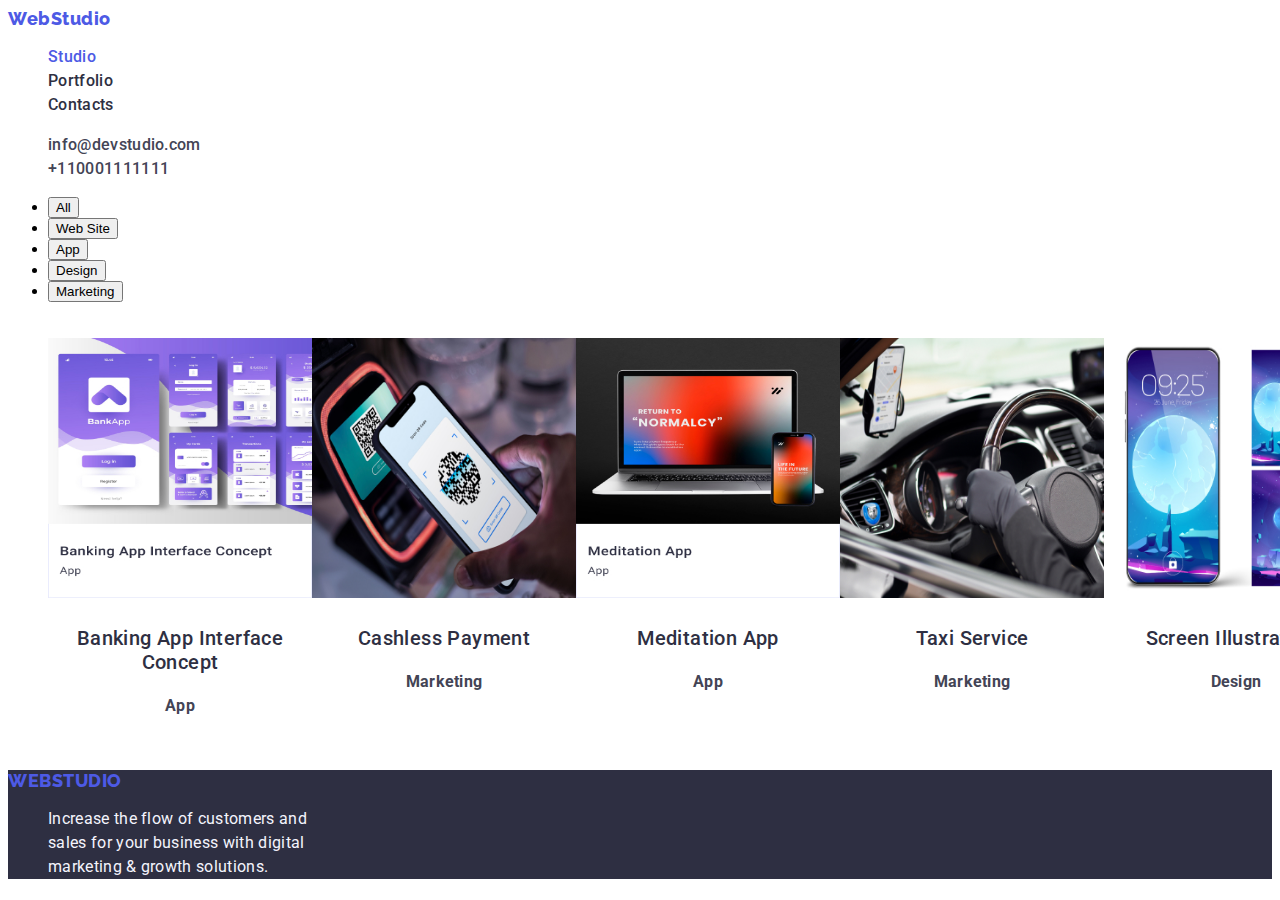
==== portfolio.html @ 99d83771 "portfolio" ====
<!DOCTYPE html>
<html lang="en">
  <head>
    <meta charset="UTF-8" />
    <meta http-equiv="X-UA-Compatible" content="IE=edge" />
    <meta name="viewport" content="width=device-width, initial-scale=1.0" />
    <title>Document</title>
    <link rel="stylesheet" href="./css/styles.css" />
    <link
      href="https://fonts.googleapis.com/css2?family=Raleway:wght@700&family=Roboto:wght@400;500;700;900&display=swap"
      rel="stylesheet"
    />
  </head>

  <body>
  <!-- Header Section -->
    <header class="page-header">
      <nav>
        <!-- Company Logo -->
        <a href="./index.html" class="logo"> WebStudio</a>
        <!-- Navigation Menu -->
        <ul class="nav-menu list">
          <li>
            <a href="./index.html" class="page-current" rel="nopener norefer"
              >Studio</a
            >
          </li>
          <li>
            <a
              href="./portfolio.html"
              class="page"
              target="_blank"
              rel="nopener norefer"
              >Portfolio</a
            >
          </li>
          <li><a href="/Contacts" class="page">Contacts</a></li>
        </ul>
      </nav>
      <ul class="contacts-menu list">
        <li>
          <a href="mailto:info@devstudio.com" class="item"
            >info@devstudio.com</a
          >
        </li>
        <li><a href="tel:+110001111111" class="item">+110001111111</a></li>
      </ul>
    </header>
  </body>
    
    <ul>
        <li>
          <button type="button" class="menu">All</button>
        </li>
        <li>
          <button type="button" class="menu">Web Site</button>
        </li>
        <li>
          <button type="button" class="menu">App</button>
        </li>
        <li>
          <button type="button" class="menu">Design</button>
        </li>
        <li>
          <button type="button" class="menu">Marketing</button>
        </li>
      </ul>
          <ul class="team list">
            <li>
              <img
                src="./images/portfolio/banking-app.jpg"
                alt="banking-app"
                width="264"
                height="260"
              />
              <h3 class="name">Banking App Interface Concept</h3>
              <p class="position">App</p>
            </li>

            <li>
              <img
                src="./images/portfolio/cashless-payment.jpg"
                alt="cashless-payment"
                width="264"
                height="260"
              />
              <h3 class="name">Cashless Payment</h3>
              <p class="position">Marketing</p>
            </li>

            <li>
              <img
                src="./images/portfolio/meditation.jpg"
                alt="meditation"
                width="264"
                height="260"
              />
              <h3 class="name">Meditation App</h3>
              <p class="position">App</p>
            </li>

            <li>
              <img
                src="./images/portfolio/taxi-service.jpg"
                alt="taxi-service"
                width="264"
                height="260"
              />
              <h3 class="name">Taxi Service</h3>
              <p class="position">Marketing</p>
            </li>
          
             <li>
              <img
                src="./images/portfolio/illustrations.jpg"
                alt="screen-illustrations"
                width="264"
                height="260"
              />
              <h3 class="name">Screen Illustrations</h3>
              <p class="position">Design</p>
            </li>

             <li>
              <img
                src="./images/portfolio/online-courses.jpg"
                alt="online-courses"
                width="264"
                height="260"
              />
              <h3 class="name">Online Courses</h3>
              <p class="position">Marketing</p>
            </li>

             <li>
              <img
                src="./images/portfolio/instagram-stories.jpg"
                alt="instagram-stories"
                width="264"
                height="260"
              />
              <h3 class="name">Instagram Stories</h3>
              <p class="position">Design</p>
            </li>

             <li>
              <img
                src="./images/portfolio/organic-food.jpg"
                alt="organic-food"
                width="264"
                height="260"
              />
              <h3 class="name">Organic Food</h3>
              <p class="position">Web Site</p>
            </li>

             <li>
              <img
                src="./images/portfolio/fresh-coffee.jpg"
                alt="fresh-coffee"
                width="264"
                height="260"
              />
              <h3 class="name">Fresh Coffee</h3>
              <p class="position">Website</p>
            </li>
          
          </ul>
        </div>
      </section>


    <footer class="page-footer bg-footer">
      <div>
        <a href="./index.html" class="logo"> WEBSTUDIO</a>
        <p class="p">
          Increase the flow of customers and <br />
          sales for your business with digital<br />
          marketing & growth solutions.
        </p>
      </div>
    </footer>
  </body>
</html>
---- css/styles.css ----
/* Header 1 Navigation */
.logo {
  /* Layout*/
  display: flex;
  width: 44px;
  flex-direction: column;
  justify-content: center;

  font-size: 18px;
  font-family: "Raleway";
  font-weight: 800;
  line-height: 21px;
  letter-spacing: 0.54px;
  text-decoration: none;
  color: #4d5ae5;
}

ul.nav-menu,
ul.contacts-menu {
  list-style: none;
}
.page-current {
  color: #4d5ae5;
  text-decoration: none;
  list-style-type: none;
  font-size: 16px;
  font-family: "Roboto";
  font-weight: 500;
  line-height: 24px;
  letter-spacing: 0.32px;
}
.page {
  color: #2e2f42;
  text-decoration: none;
  font-size: 16px;
  font-family: "Roboto";
  font-weight: 500;
  line-height: 24px;
  letter-spacing: 0.32px;
}
.item {
  color: #434455;
  text-decoration: none;

  text-decoration: none;
  font-size: 16px;
  font-family: Roboto;
  font-weight: 500;
  line-height: 24px;
  letter-spacing: 0.32px;
}

.hero {
  height: 600px;
  width: 1440px;
  left: 0px;
  top: 72px;
  display: flex;
  align-items: center;
  text-align: center;
  justify-content: center;
  background: #2e2f42;
}

.hero-title {
  display: flex;
  width: 496px;

  color: #fff;
  text-align: center;
  /* Header 1 */
  font-size: 56px;
  font-family: "Roboto";
  font-weight: 700;
  line-height: 60px;
  letter-spacing: 1.12px;
}

.button {
  font-size: 16px;
  font-family: "Roboto";
  font-weight: 500;
  line-height: 24px;
  letter-spacing: 0.64px;
  color: #ffff;

  padding: 16px 32px;

  border-radius: 4px;
  background: #4d5ae5;
  box-shadow: 0px 4px 4px 0px rgba(0, 0, 0, 0.15);
}
/* Header 1 */

.benefits {
  list-style-type: none;
  display: flex;
}
.title {
  display: flex;
  width: 264px;
  height: 24px;

  /* Header 3 */

  font-family: "Roboto";
  font-style: normal;
  font-weight: 500;
  font-size: 20px;
  line-height: 24px;
  /* identical to box height, or 120% */
  letter-spacing: 0.02em;
}

.description {
  display: flex;
  width: 264px;
  flex-direction: column;
  font-size: 16px;
  font-family: Roboto;
  line-height: 24px;
  letter-spacing: 0.32px;
  color: #434455;
}

.section-title {
  list-style: none;
  display: flex;

  align-items: center;
  text-align: center;
  /* Header 2 */
  font-size: 36px;
  font-family: "Roboto";
  font-weight: 700;
  line-height: 40px;
  letter-spacing: 0.72px;
}

.what-we-do {
  list-style-type: none;
  display: flex;
  background-color: #fff;
}
.section {
  width: 1440px;
  height: 732px;
  flex-shrink: 0;
  background-color: #f4f4fd;
}
.team {
  color: var(--navyblue, #2e2f42);
  text-align: center;
  /* Header 2 */
  font-size: 36px;
  font-family: Roboto;
  font-weight: 700;
  line-height: 40px;
  letter-spacing: 0.72px;
}

ul.team {
  display: flex;
  list-style: none;
  text-align: center;
  list-style-type: none;
  display: flex;
}

.name {
  color: #2e2f42;
  text-align: center;

  font-size: 20px;
  font-family: "Roboto";
  font-weight: 500;
  line-height: 24px;
  letter-spacing: 0.4px;
}

.position {
  color: var(--slate, #434455);
  text-align: center;
  font-size: 16px;
  font-family: "Roboto";
  line-height: 24px;
  letter-spacing: 0.32px;
}

.bg-footer {
  background-color: #2e2f42;
}

.p {
  display: flex;
  width: 264px;
  margin-left: 40px;
  font-size: 16px;
  font-family: "Roboto";
  line-height: 24px;
  letter-spacing: 0.32px;
  color: #f4f4fd;
}

.menu {
  display: flex;
  list-style-type: none;
}
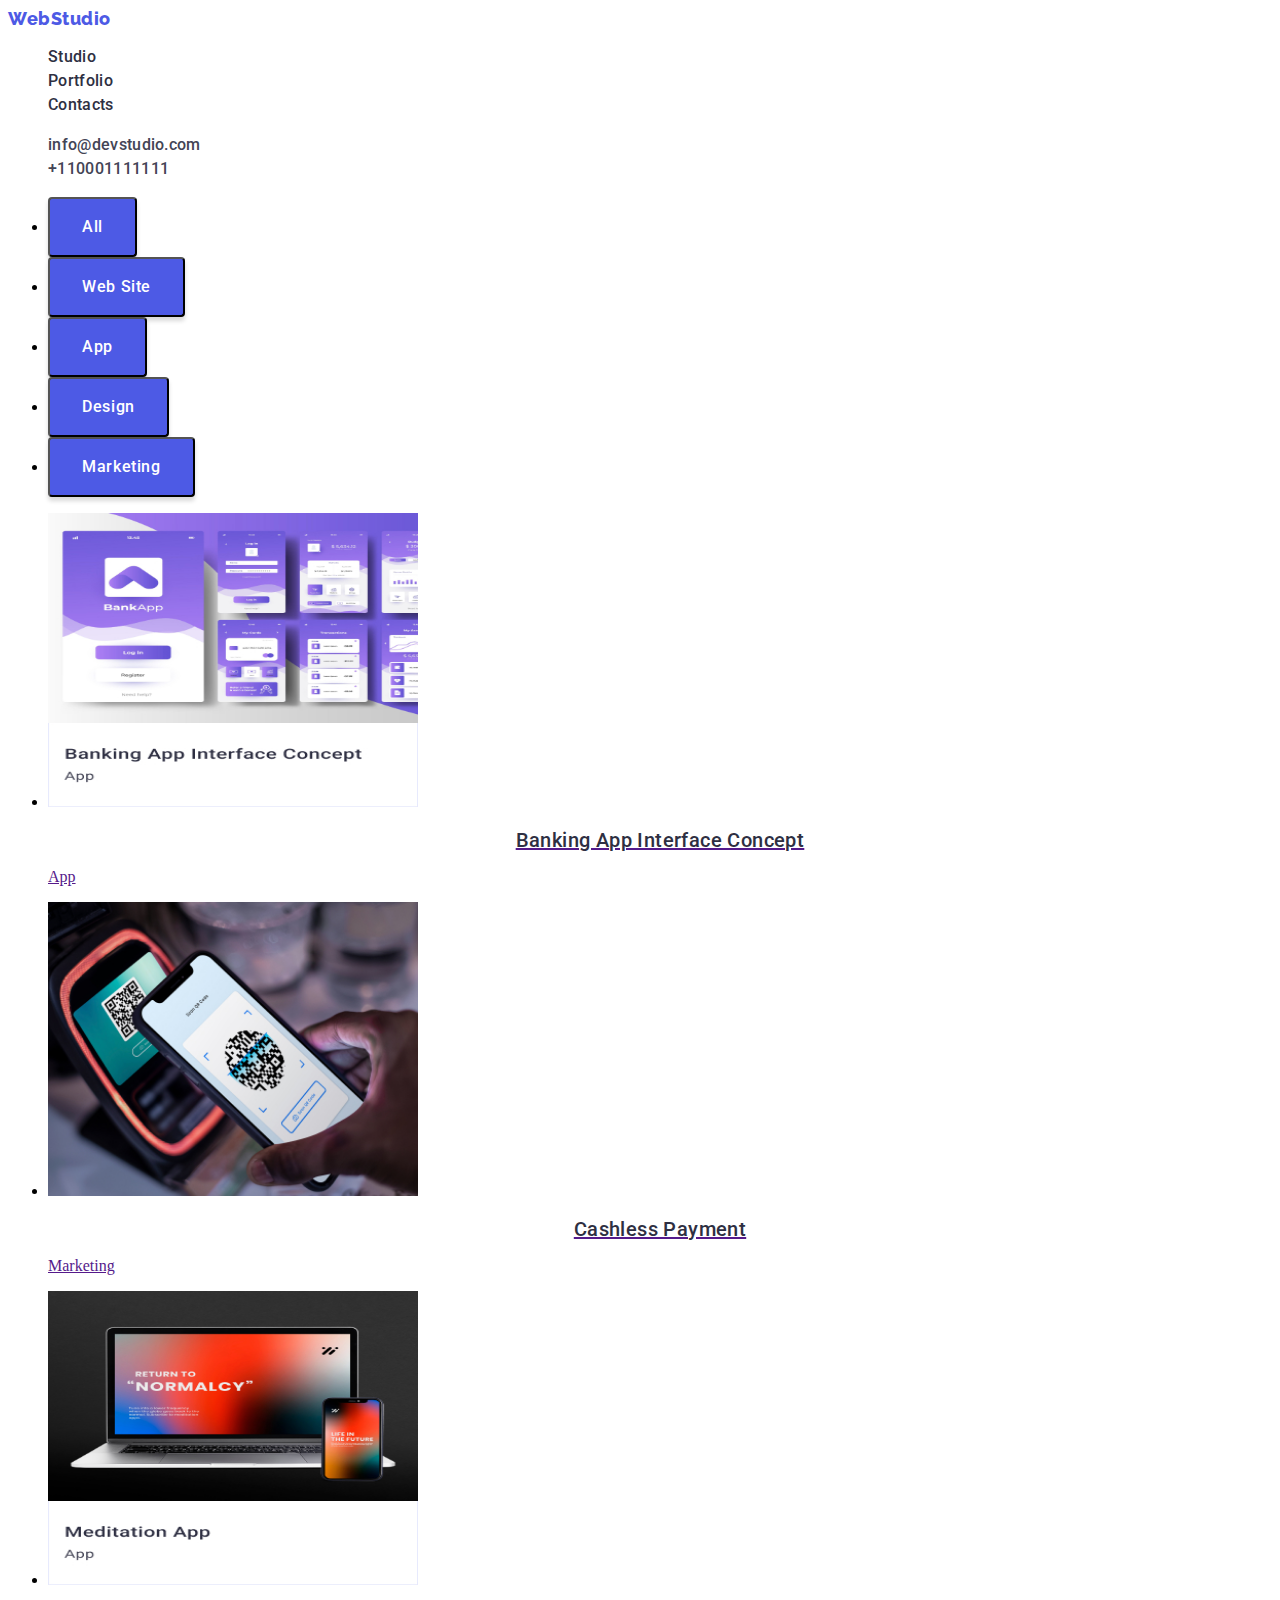
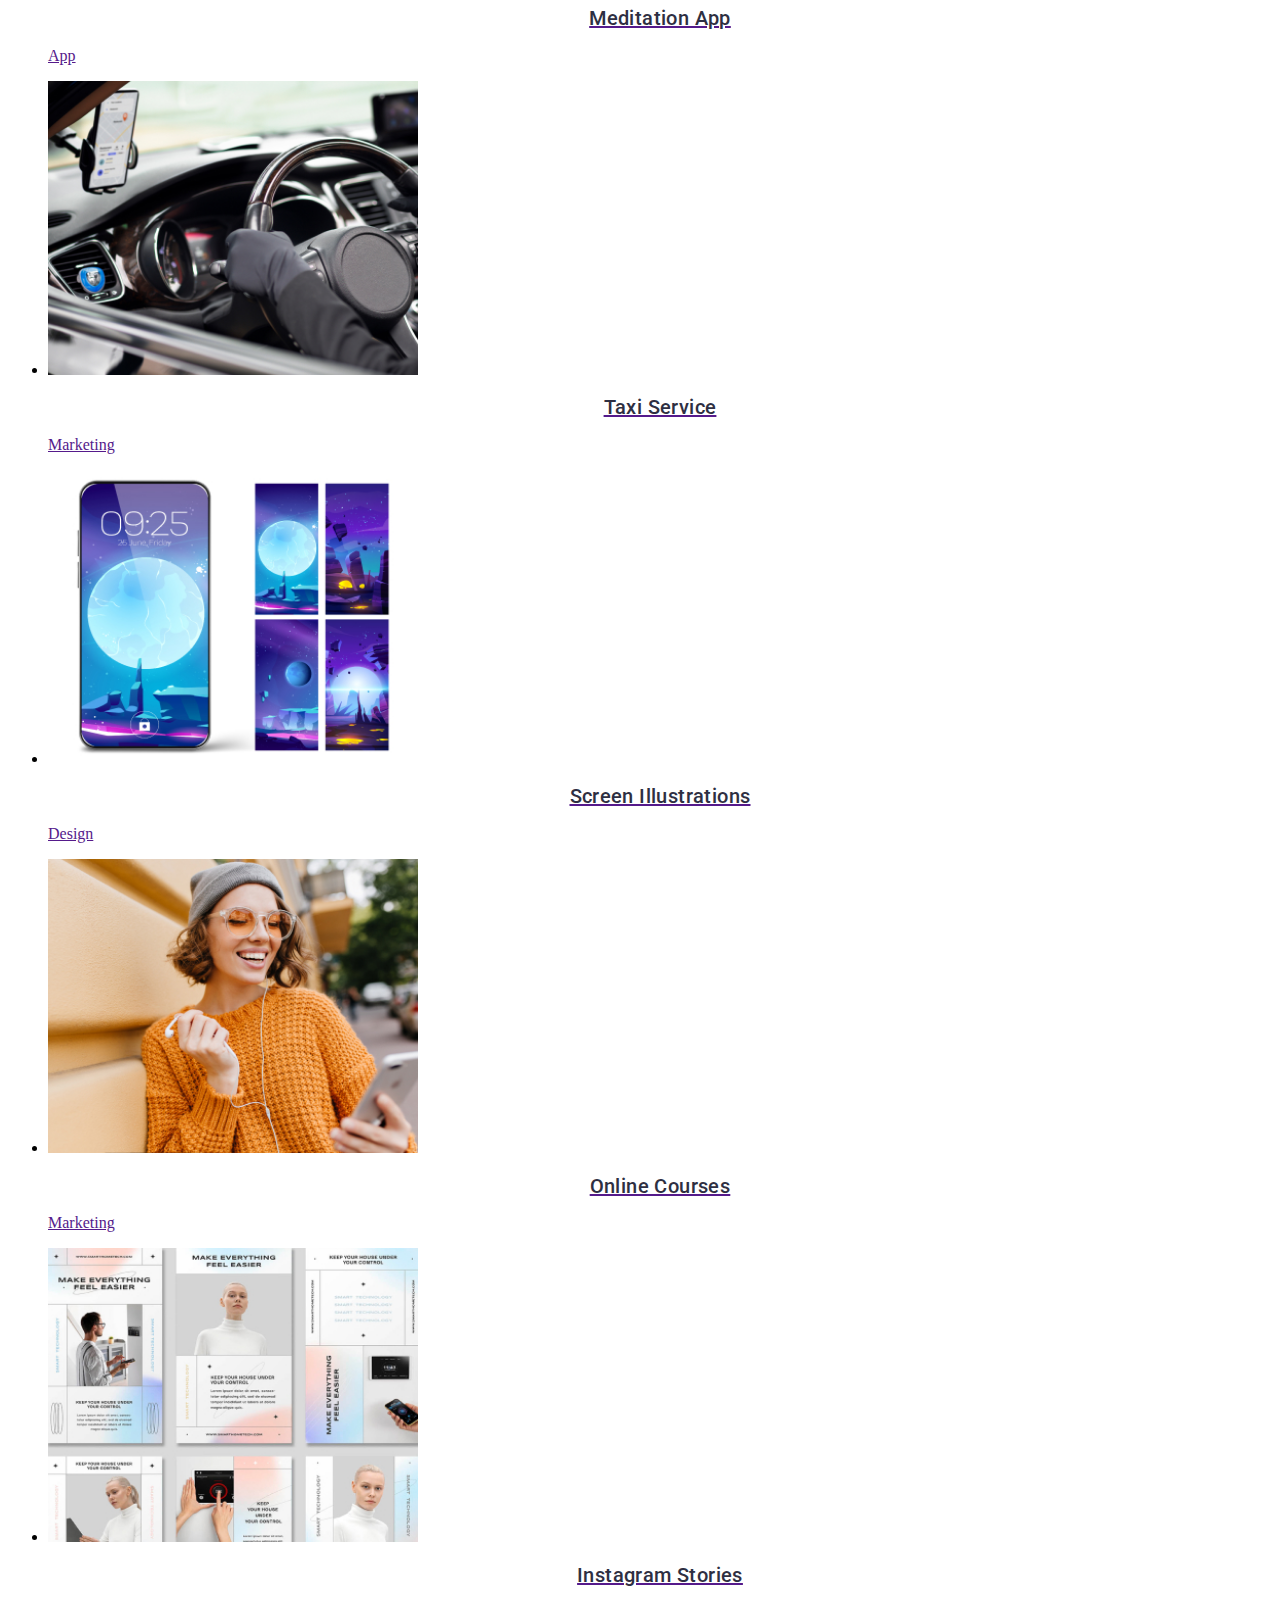
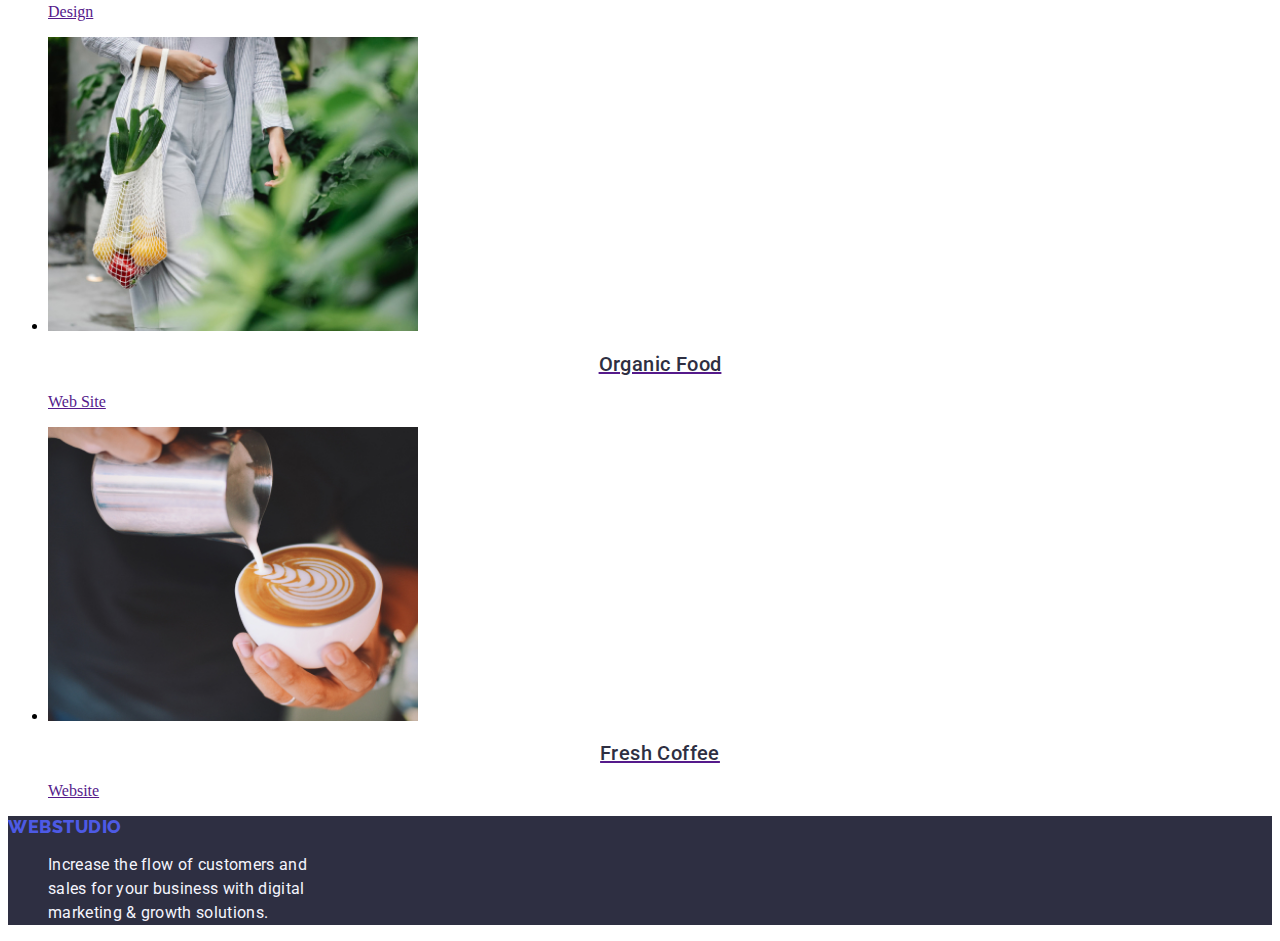
==== commit d8b04d1c: "revised index, html" ====
--- a/portfolio.html
+++ b/portfolio.html
@@ -13,7 +13,7 @@
   </head>
 
   <body>
-  <!-- Header Section -->
+    <!-- Header Section -->
     <header class="page-header">
       <nav>
         <!-- Company Logo -->
@@ -21,7 +21,7 @@
         <!-- Navigation Menu -->
         <ul class="nav-menu list">
           <li>
-            <a href="./index.html" class="page-current" rel="nopener norefer"
+            <a href="./index.html" class="page current" rel="nopener norefer"
               >Studio</a
             >
           </li>
@@ -46,130 +46,148 @@
         <li><a href="tel:+110001111111" class="item">+110001111111</a></li>
       </ul>
     </header>
-  </body>
-    
-    <ul>
-        <li>
-          <button type="button" class="menu">All</button>
-        </li>
-        <li>
-          <button type="button" class="menu">Web Site</button>
-        </li>
-        <li>
-          <button type="button" class="menu">App</button>
-        </li>
-        <li>
-          <button type="button" class="menu">Design</button>
-        </li>
-        <li>
-          <button type="button" class="menu">Marketing</button>
-        </li>
-      </ul>
-          <ul class="team list">
-            <li>
-              <img
-                src="./images/portfolio/banking-app.jpg"
-                alt="banking-app"
-                width="264"
-                height="260"
-              />
-              <h3 class="name">Banking App Interface Concept</h3>
-              <p class="position">App</p>
-            </li>
-
-            <li>
-              <img
-                src="./images/portfolio/cashless-payment.jpg"
-                alt="cashless-payment"
-                width="264"
-                height="260"
-              />
-              <h3 class="name">Cashless Payment</h3>
-              <p class="position">Marketing</p>
-            </li>
-
-            <li>
-              <img
-                src="./images/portfolio/meditation.jpg"
-                alt="meditation"
-                width="264"
-                height="260"
-              />
-              <h3 class="name">Meditation App</h3>
-              <p class="position">App</p>
-            </li>
-
-            <li>
-              <img
-                src="./images/portfolio/taxi-service.jpg"
-                alt="taxi-service"
-                width="264"
-                height="260"
-              />
-              <h3 class="name">Taxi Service</h3>
-              <p class="position">Marketing</p>
-            </li>
-          
-             <li>
-              <img
-                src="./images/portfolio/illustrations.jpg"
-                alt="screen-illustrations"
-                width="264"
-                height="260"
-              />
-              <h3 class="name">Screen Illustrations</h3>
-              <p class="position">Design</p>
-            </li>
-
-             <li>
-              <img
-                src="./images/portfolio/online-courses.jpg"
-                alt="online-courses"
-                width="264"
-                height="260"
-              />
-              <h3 class="name">Online Courses</h3>
-              <p class="position">Marketing</p>
-            </li>
-
-             <li>
-              <img
-                src="./images/portfolio/instagram-stories.jpg"
-                alt="instagram-stories"
-                width="264"
-                height="260"
-              />
-              <h3 class="name">Instagram Stories</h3>
-              <p class="position">Design</p>
-            </li>
-
-             <li>
-              <img
-                src="./images/portfolio/organic-food.jpg"
-                alt="organic-food"
-                width="264"
-                height="260"
-              />
-              <h3 class="name">Organic Food</h3>
-              <p class="position">Web Site</p>
-            </li>
-
-             <li>
-              <img
-                src="./images/portfolio/fresh-coffee.jpg"
-                alt="fresh-coffee"
-                width="264"
-                height="260"
-              />
-              <h3 class="name">Fresh Coffee</h3>
-              <p class="position">Website</p>
-            </li>
-          
+
+    <main>
+      <section>
+        <div class="container">
+          <ul>
+            <li>
+              <button type="button" class="button filter current">All</button>
+            </li>
+            <li>
+              <button type="button" class="button filter">Web Site</button>
+            </li>
+            <li>
+              <button type="button" class="button filter">App</button>
+            </li>
+            <li>
+              <button type="button" class="button filter">Design</button>
+            </li>
+            <li>
+              <button type="button" class="button filter">Marketing</button>
+            </li>
+          </ul>
+          <ul class="projects list">
+            <li>
+              <a href="" class="project">
+                <img
+                  src="./images/portfolio/banking-app.jpg"
+                  alt="banking-app"
+                  width="370"
+                  height="294"
+                />
+                <h2 class="name">Banking App Interface Concept</h2>
+                <p class="type">App</p>
+              </a>
+            </li>
+
+            <li>
+              <a href="" class="project">
+                <img
+                  src="./images/portfolio/cashless-payment.jpg"
+                  alt="cashless-payment"
+                  width="370"
+                  height="294"
+                />
+                <h2 class="name">Cashless Payment</h2>
+                <p class="type">Marketing</p>
+              </a>
+            </li>
+
+            <li>
+              <a href="" class="project">
+                <img
+                  src="./images/portfolio/meditation.jpg"
+                  alt="meditation"
+                  width="370"
+                  height="294"
+                />
+                <h2 class="name">Meditation App</h2>
+                <p class="type">App</p>
+              </a>
+            </li>
+
+            <li>
+              <a href="" class="project">
+                <img
+                  src="./images/portfolio/taxi-service.jpg"
+                  alt="taxi-service"
+                  width="370"
+                  height="294"
+                />
+                <h2 class="name">Taxi Service</h2>
+                <p class="type">Marketing</p>
+              </a>
+            </li>
+
+            <li>
+              <a href="" class="project">
+                <img
+                  src="./images/portfolio/illustrations.jpg"
+                  alt="screen-illustrations"
+                  width="370"
+                  height="294"
+                />
+                <h2 class="name">Screen Illustrations</h2>
+                <p class="type">Design</p>
+              </a>
+            </li>
+
+            <li>
+              <a href="" class="project">
+                <img
+                  src="./images/portfolio/online-courses.jpg"
+                  alt="online-courses"
+                  width="370"
+                  height="294"
+                />
+                <h2 class="name">Online Courses</h2>
+                <p class="type">Marketing</p>
+              </a>
+            </li>
+
+            <li>
+              <a href="" class="project">
+                <img
+                  src="./images/portfolio/instagram-stories.jpg"
+                  alt="instagram-stories"
+                  width="370"
+                  height="294"
+                />
+                <h2 class="name">Instagram Stories</h2>
+                <p class="type">Design</p>
+              </a>
+            </li>
+
+            <li>
+              <a href="" class="project">
+                <img
+                  src="./images/portfolio/organic-food.jpg"
+                  alt="organic-food"
+                  width="370"
+                  height="294"
+                />
+                <h2 class="name">Organic Food</h2>
+                <p class="type">Web Site</p>
+              </a>
+            </li>
+
+            <li>
+              <a href="" class="project">
+                <img
+                  src="./images/portfolio/fresh-coffee.jpg"
+                  alt="fresh-coffee"
+                  width="370"
+                  height="294"
+                />
+                <h2 class="name">Fresh Coffee</h2>
+                <p class="type">Website</p>
+              </a>
+            </li>
           </ul>
         </div>
       </section>
-
-
+    </main>
     <footer class="page-footer bg-footer">
       <div>
         <a href="./index.html" class="logo"> WEBSTUDIO</a>
@@ -181,4 +199,4 @@
       </div>
     </footer>
   </body>
-</html>+</html>
--- a/css/styles.css
+++ b/css/styles.css
@@ -201,8 +201,3 @@
   letter-spacing: 0.32px;
   color: #f4f4fd;
 }
-
-.menu {
-  display: flex;
-  list-style-type: none;
-}
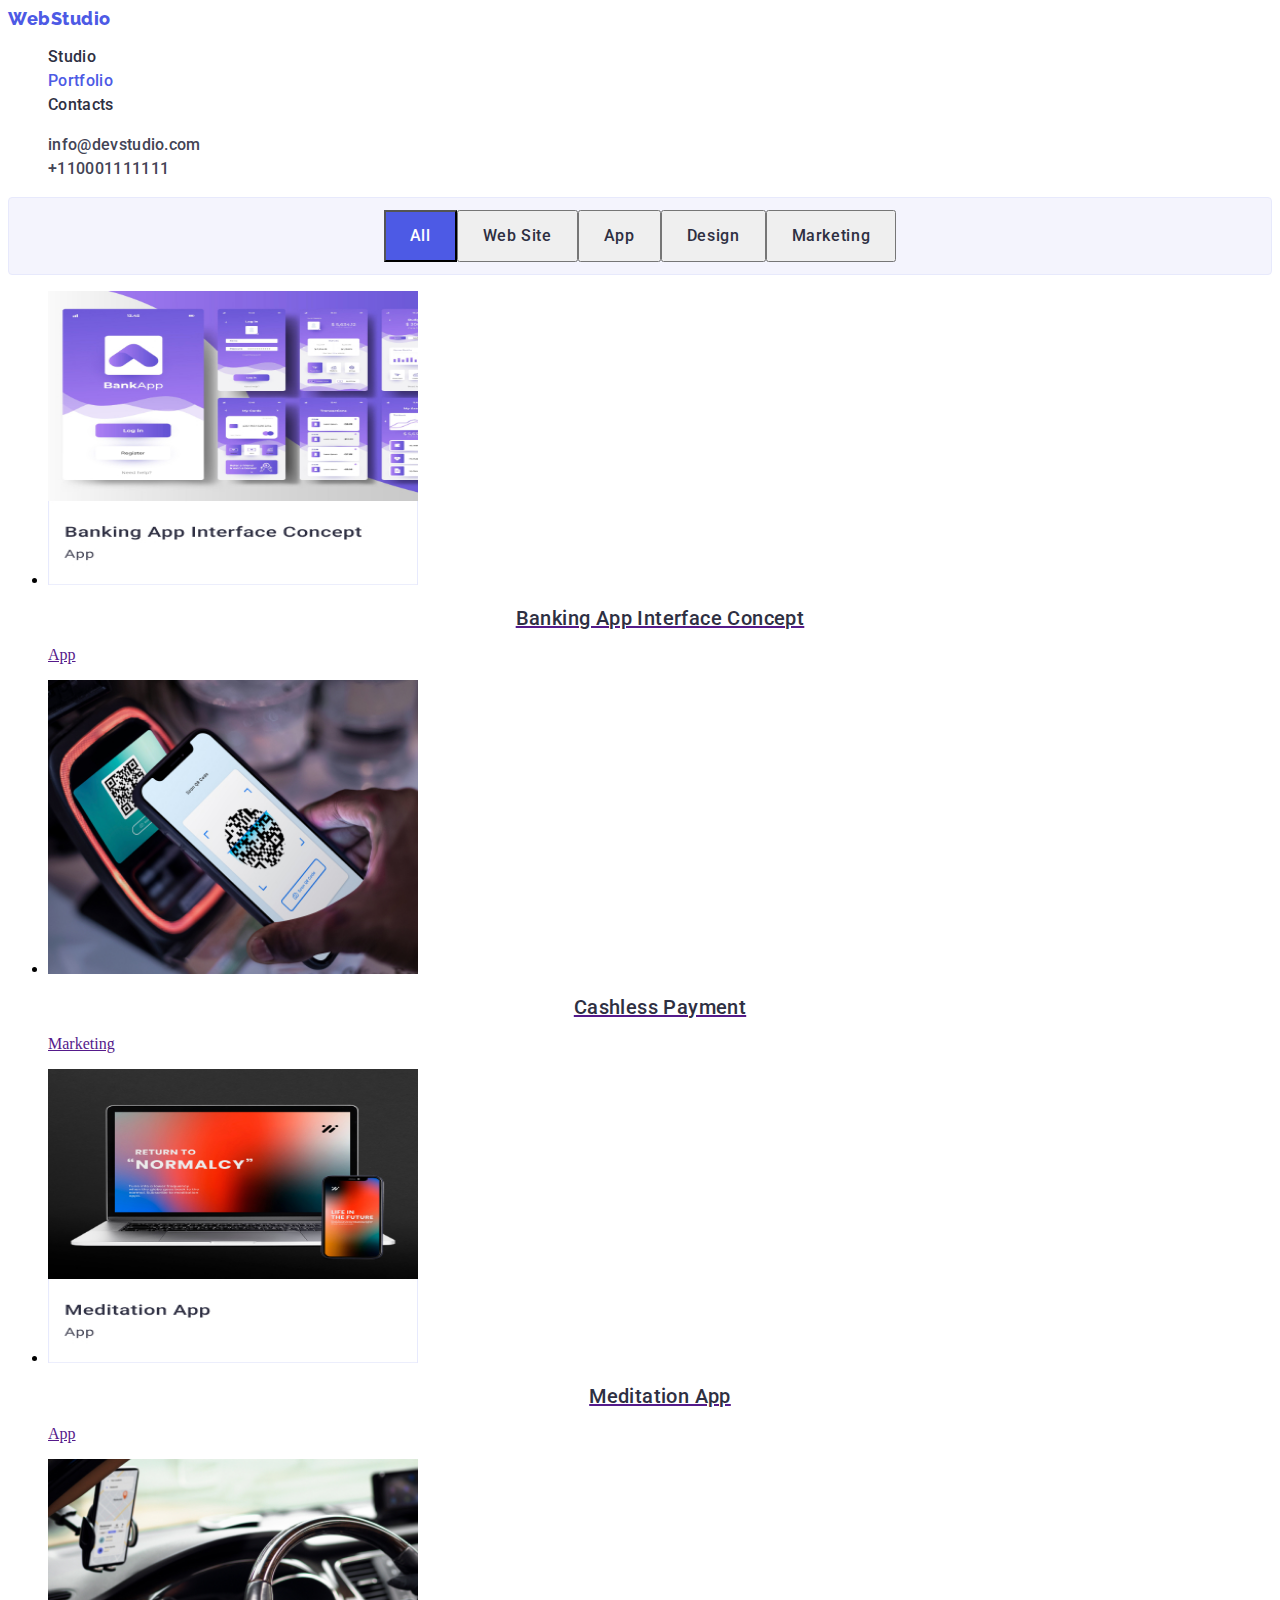
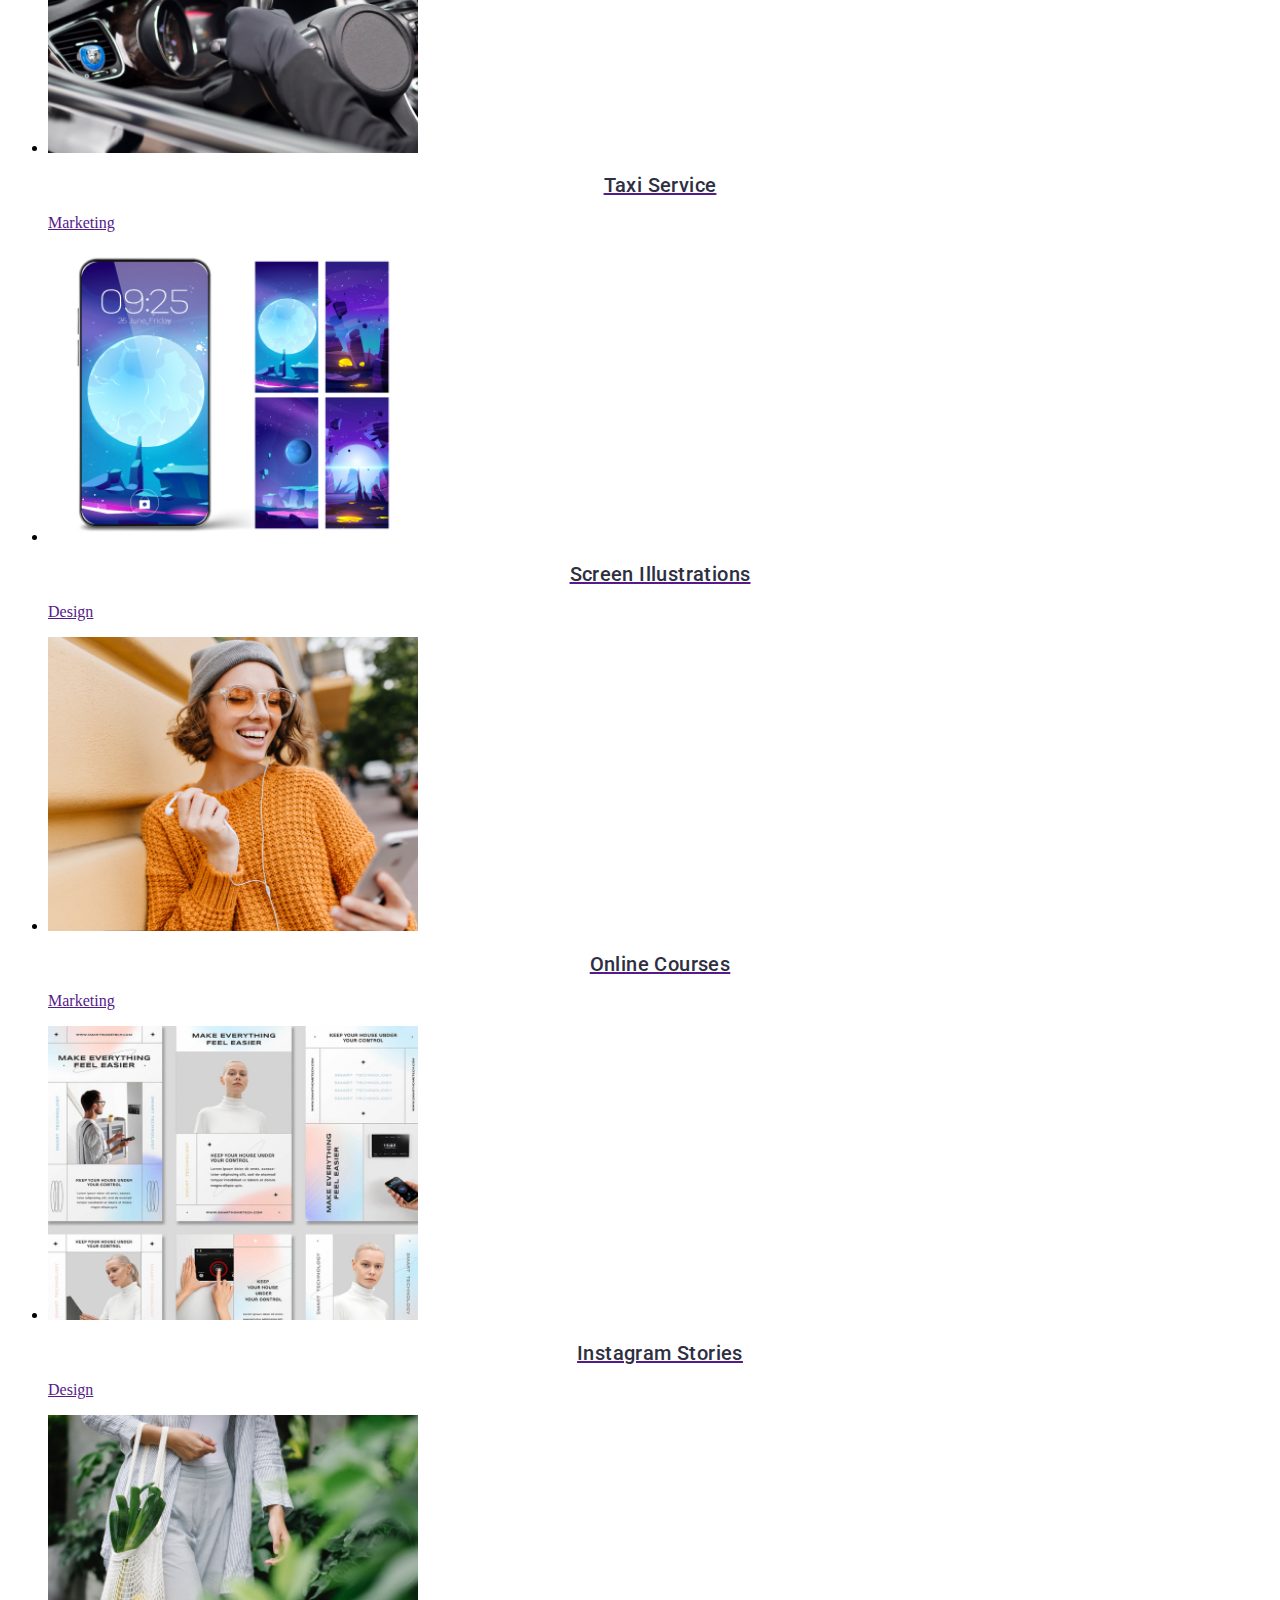
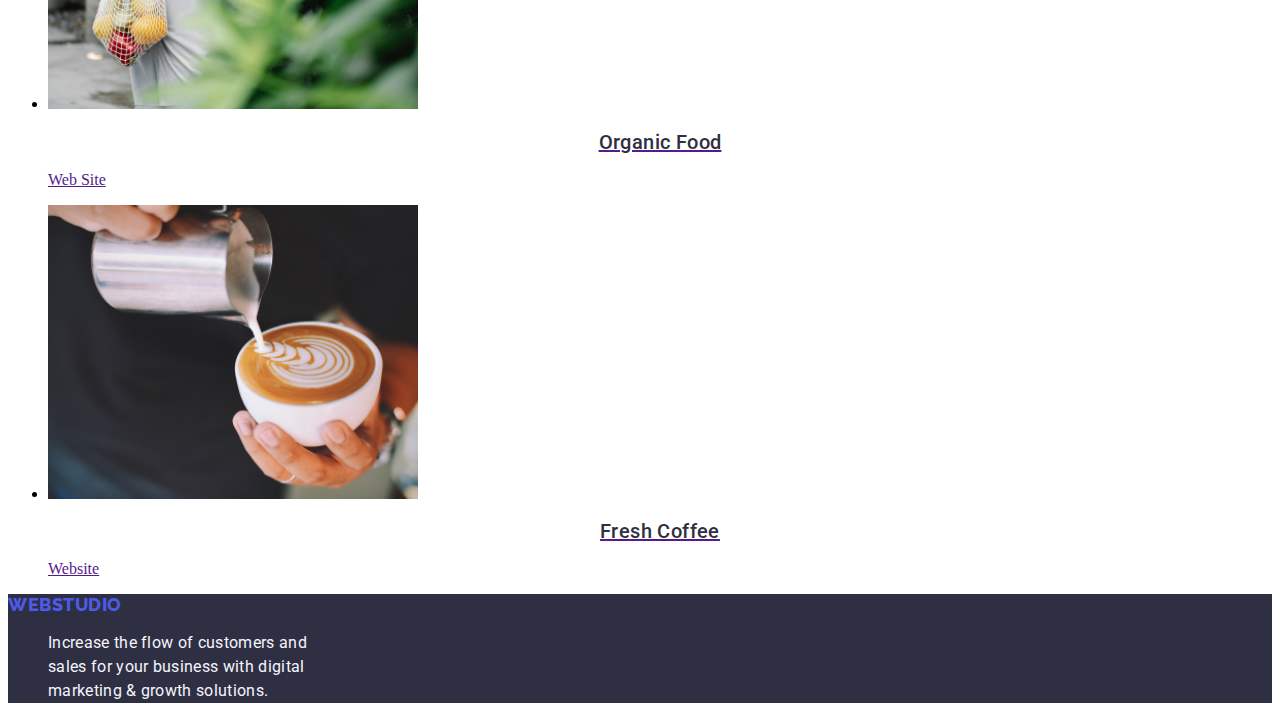
==== commit acdff61d: "s" ====
--- a/portfolio.html
+++ b/portfolio.html
@@ -21,15 +21,12 @@
         <!-- Navigation Menu -->
         <ul class="nav-menu list">
           <li>
-            <a href="./index.html" class="page current" rel="nopener norefer"
-              >Studio</a
-            >
+            <a href="./index.html" class="page" rel="nopener norefer">Studio</a>
           </li>
           <li>
             <a
               href="./portfolio.html"
-              class="page"
-              target="_blank"
+              class="page current"
               rel="nopener norefer"
               >Portfolio</a
             >
@@ -50,7 +47,7 @@
     <main>
       <section>
         <div class="container">
-          <ul>
+          <ul class="nav-buttons">
             <li>
               <button type="button" class="button filter current">All</button>
             </li>
--- a/css/styles.css
+++ b/css/styles.css
@@ -15,11 +15,11 @@
   color: #4d5ae5;
 }
 
-ul.nav-menu,
+ul.nav-menu.list,
 ul.contacts-menu {
   list-style: none;
 }
-.page-current {
+.page.current {
   color: #4d5ae5;
   text-decoration: none;
   list-style-type: none;
@@ -76,7 +76,7 @@
   letter-spacing: 1.12px;
 }
 
-.button {
+.button.primary {
   font-size: 16px;
   font-family: "Roboto";
   font-weight: 500;
@@ -201,3 +201,50 @@
   letter-spacing: 0.32px;
   color: #f4f4fd;
 }
+/* Portfolio */
+
+ul.nav-buttons {
+  list-style: none;
+  display: flex;
+  padding: 12px 24px;
+  justify-content: center;
+  align-items: center;
+  border-radius: 4px;
+  border: 1px solid var(--cornflower, #e7e9fc);
+  background: var(--cloud, #f4f4fd);
+  text-align: center;
+  font-size: 16px;
+  font-family: "Roboto";
+  font-weight: 500;
+  line-height: 24px;
+  letter-spacing: 0.64px;
+}
+.button.filter {
+  color: #2e2f42;
+  text-align: center;
+  font-size: 16px;
+  font-family: "Roboto";
+  font-weight: 500;
+  line-height: 24px;
+  letter-spacing: 0.64px;
+  display: flex;
+  padding: 12px 24px;
+  justify-content: center;
+  align-items: center;
+}
+
+.button.filter.current {
+  font-size: 16px;
+  font-family: "Roboto";
+  font-weight: 500;
+  line-height: 24px;
+  letter-spacing: 0.64px;
+  color: #ffff;
+  background: #4d5ae5;
+  display: flex;
+  padding: 12px 24px;
+  align-items: flex-start;
+}
+
+.projects.list {
+}
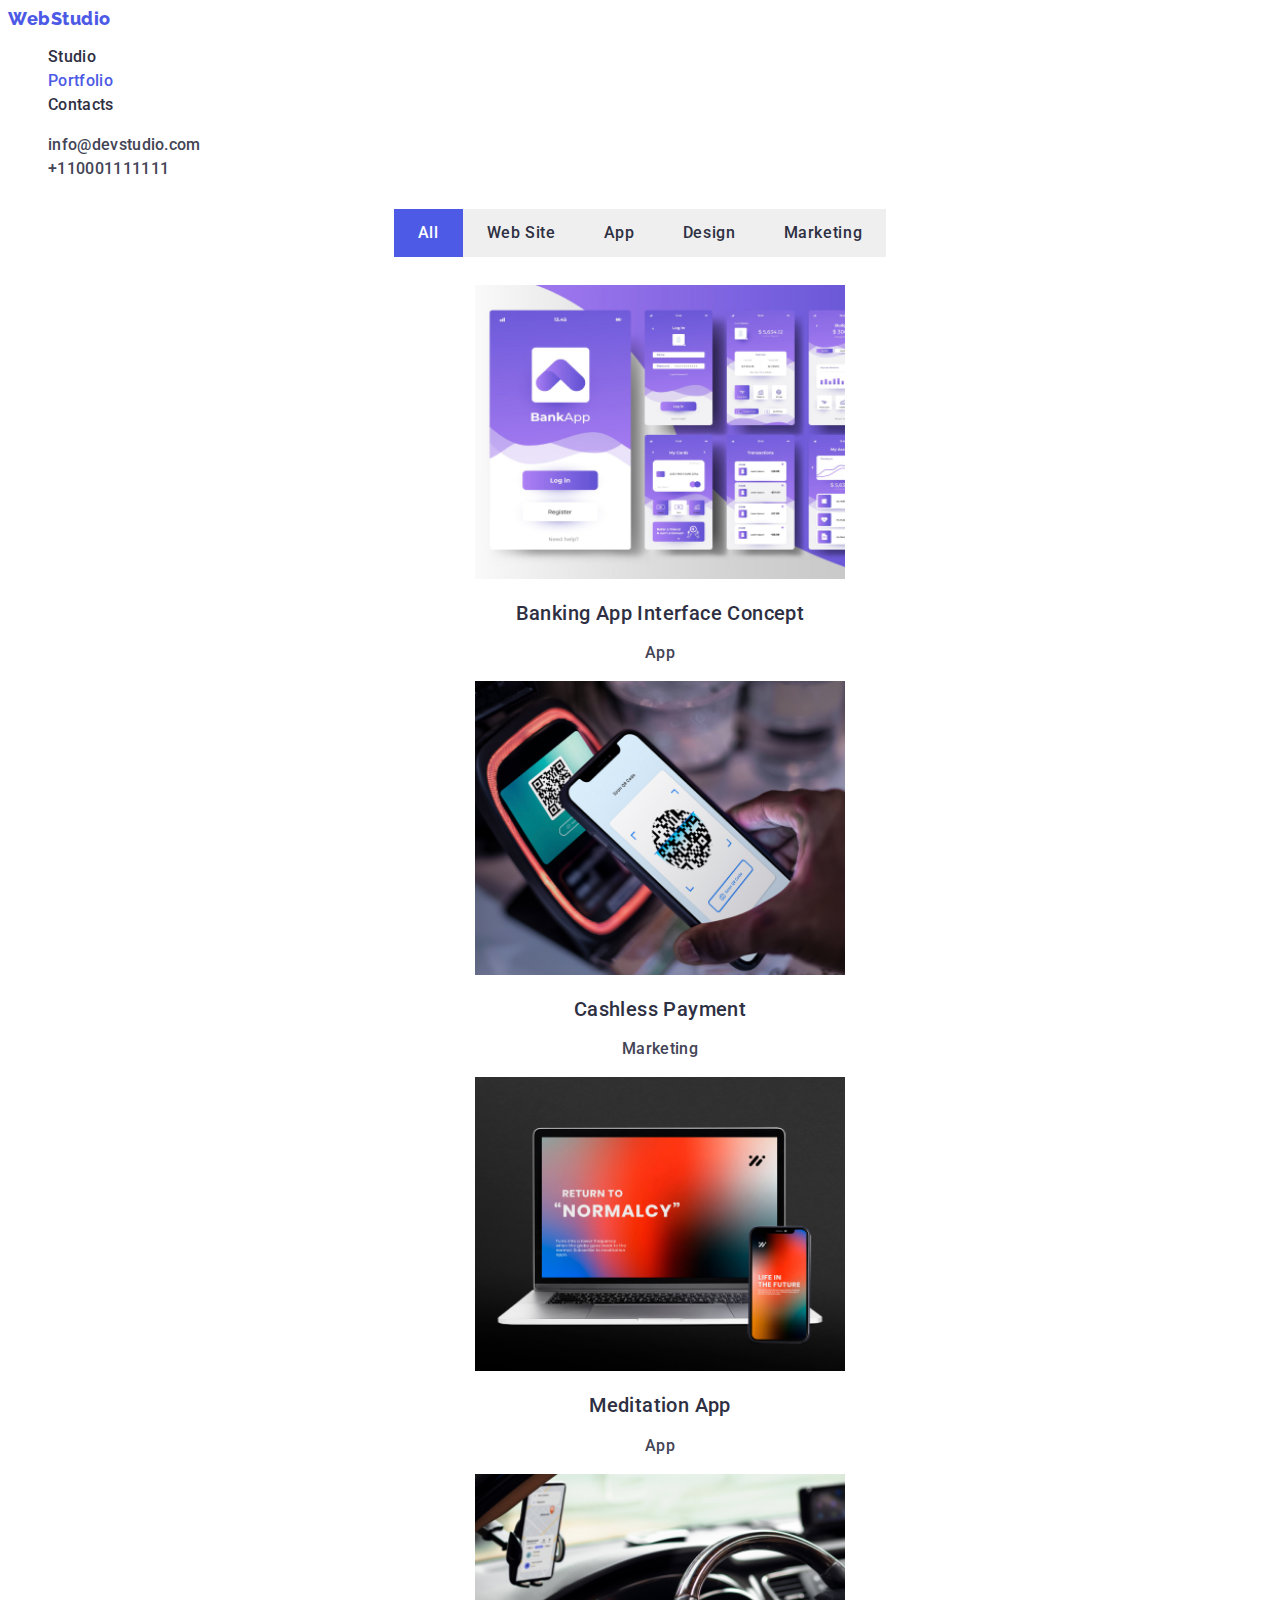
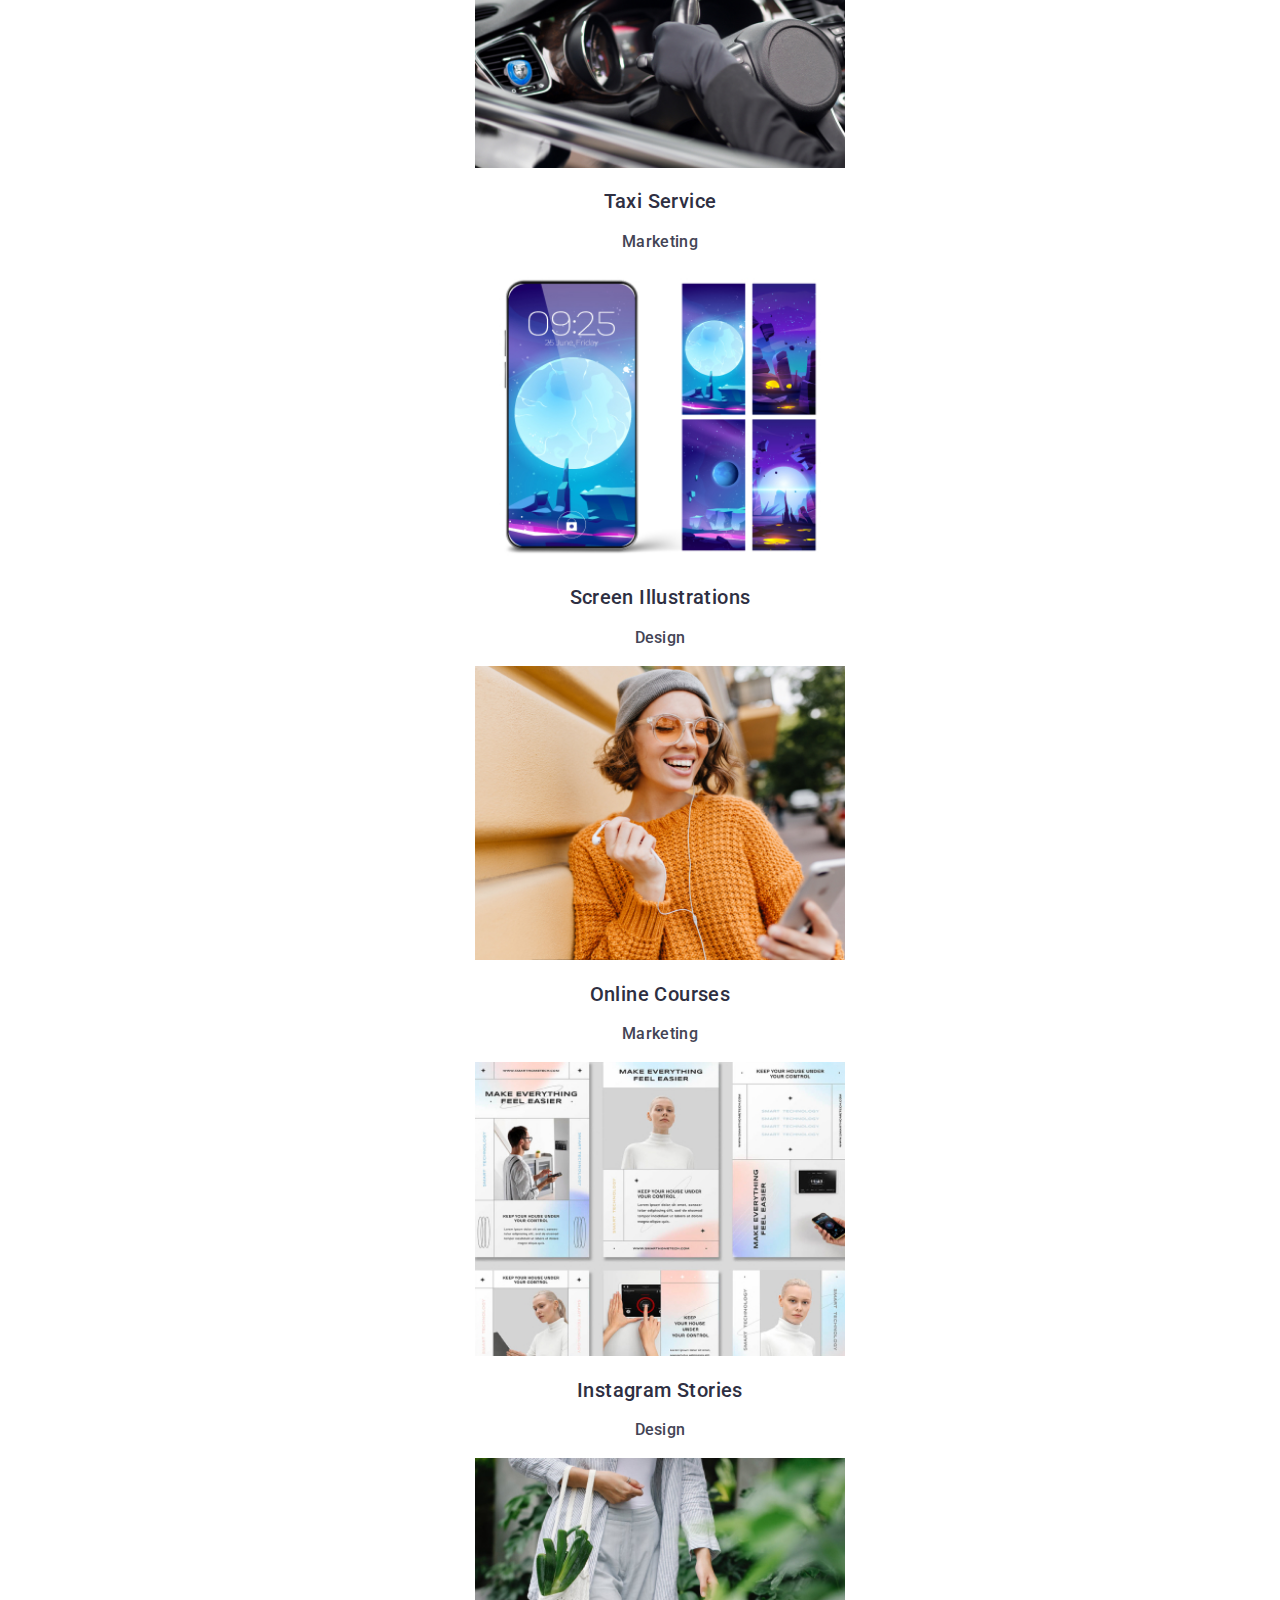
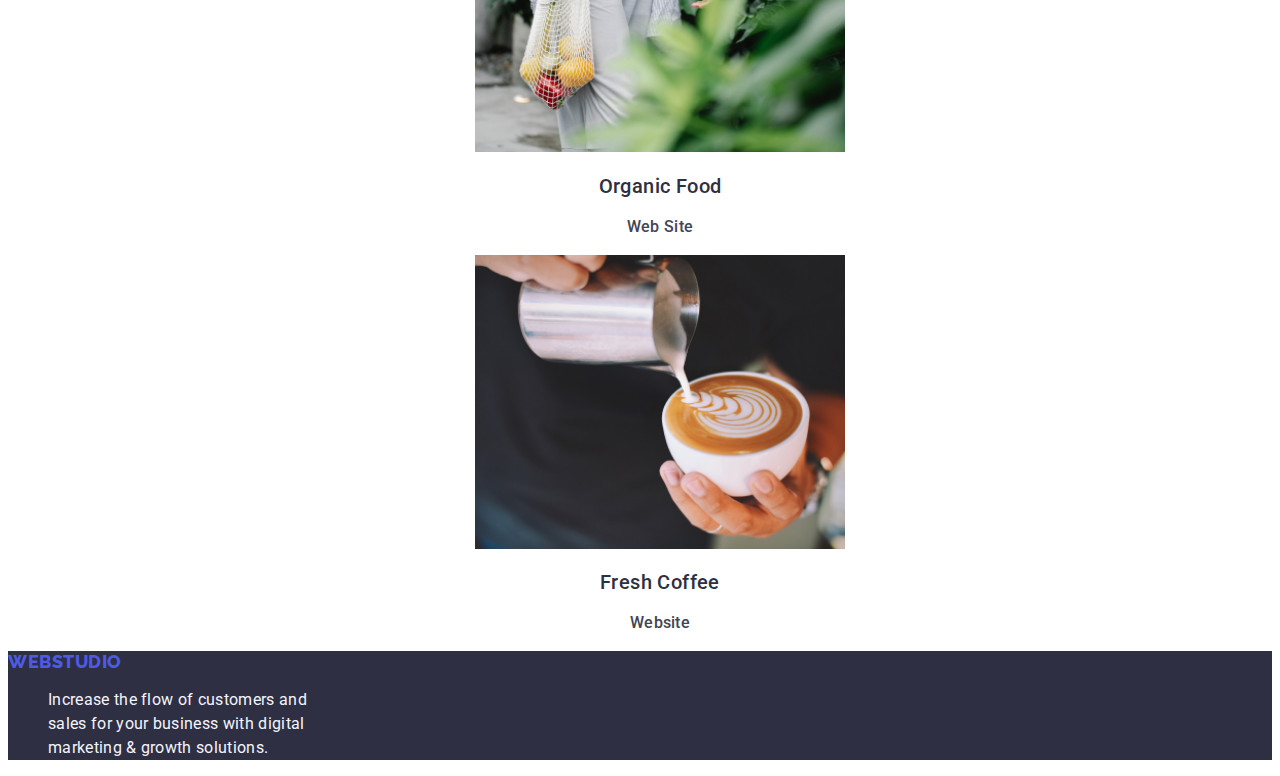
==== commit 1aa4e25b: "submit 1" ====
--- a/portfolio.html
+++ b/portfolio.html
@@ -73,7 +73,7 @@
                   width="370"
                   height="294"
                 />
-                <h2 class="name">Banking App Interface Concept</h2>
+                <h2 class="service">Banking App Interface Concept</h2>
                 <p class="type">App</p>
               </a>
             </li>
@@ -86,7 +86,7 @@
                   width="370"
                   height="294"
                 />
-                <h2 class="name">Cashless Payment</h2>
+                <h2 class="service">Cashless Payment</h2>
                 <p class="type">Marketing</p>
               </a>
             </li>
@@ -99,7 +99,7 @@
                   width="370"
                   height="294"
                 />
-                <h2 class="name">Meditation App</h2>
+                <h2 class="service">Meditation App</h2>
                 <p class="type">App</p>
               </a>
             </li>
@@ -112,7 +112,7 @@
                   width="370"
                   height="294"
                 />
-                <h2 class="name">Taxi Service</h2>
+                <h2 class="service">Taxi Service</h2>
                 <p class="type">Marketing</p>
               </a>
             </li>
@@ -125,7 +125,7 @@
                   width="370"
                   height="294"
                 />
-                <h2 class="name">Screen Illustrations</h2>
+                <h2 class="service">Screen Illustrations</h2>
                 <p class="type">Design</p>
               </a>
             </li>
@@ -138,7 +138,7 @@
                   width="370"
                   height="294"
                 />
-                <h2 class="name">Online Courses</h2>
+                <h2 class="service">Online Courses</h2>
                 <p class="type">Marketing</p>
               </a>
             </li>
@@ -151,7 +151,7 @@
                   width="370"
                   height="294"
                 />
-                <h2 class="name">Instagram Stories</h2>
+                <h2 class="service">Instagram Stories</h2>
                 <p class="type">Design</p>
               </a>
             </li>
@@ -164,7 +164,7 @@
                   width="370"
                   height="294"
                 />
-                <h2 class="name">Organic Food</h2>
+                <h2 class="service">Organic Food</h2>
                 <p class="type">Web Site</p>
               </a>
             </li>
@@ -177,7 +177,7 @@
                   width="370"
                   height="294"
                 />
-                <h2 class="name">Fresh Coffee</h2>
+                <h2 class="service">Fresh Coffee</h2>
                 <p class="type">Website</p>
               </a>
             </li>
--- a/css/styles.css
+++ b/css/styles.css
@@ -15,6 +15,9 @@
   color: #4d5ae5;
 }
 
+.section {
+  background: #fff;
+}
 ul.nav-menu.list,
 ul.contacts-menu {
   list-style: none;
@@ -77,6 +80,9 @@
 }
 
 .button.primary {
+  position: relative;
+  top: 120px;
+  right: 315px;
   font-size: 16px;
   font-family: "Roboto";
   font-weight: 500;
@@ -90,11 +96,12 @@
   background: #4d5ae5;
   box-shadow: 0px 4px 4px 0px rgba(0, 0, 0, 0.15);
 }
-/* Header 1 */
+/*Header 1*/
 
 .benefits {
   list-style-type: none;
   display: flex;
+  background-color: #fff;
 }
 .title {
   display: flex;
@@ -137,7 +144,7 @@
   letter-spacing: 0.72px;
 }
 
-.what-we-do {
+.what-we-do.list {
   list-style-type: none;
   display: flex;
   background-color: #fff;
@@ -203,15 +210,13 @@
 }
 /* Portfolio */
 
-ul.nav-buttons {
+.nav-buttons {
   list-style: none;
   display: flex;
   padding: 12px 24px;
   justify-content: center;
   align-items: center;
   border-radius: 4px;
-  border: 1px solid var(--cornflower, #e7e9fc);
-  background: var(--cloud, #f4f4fd);
   text-align: center;
   font-size: 16px;
   font-family: "Roboto";
@@ -231,6 +236,7 @@
   padding: 12px 24px;
   justify-content: center;
   align-items: center;
+  border: none;
 }
 
 .button.filter.current {
@@ -243,8 +249,31 @@
   background: #4d5ae5;
   display: flex;
   padding: 12px 24px;
-  align-items: flex-start;
-}
-
-.projects.list {
-}
+}
+
+.projects {
+  list-style-type: none;
+  text-decoration: none;
+  text-align: center;
+}
+
+.service,
+.project {
+  color: #2e2f42;
+  /* Header 3 */
+  font-size: 20px;
+  font-family: "Roboto";
+  font-weight: 500;
+  line-height: 24px;
+  letter-spacing: 0.4px;
+  text-decoration: none;
+}
+
+.type {
+  color: #434455;
+  font-size: 16px;
+  font-family: "Roboto";
+  line-height: 24px;
+  letter-spacing: 0.32px;
+  align-items: center;
+}
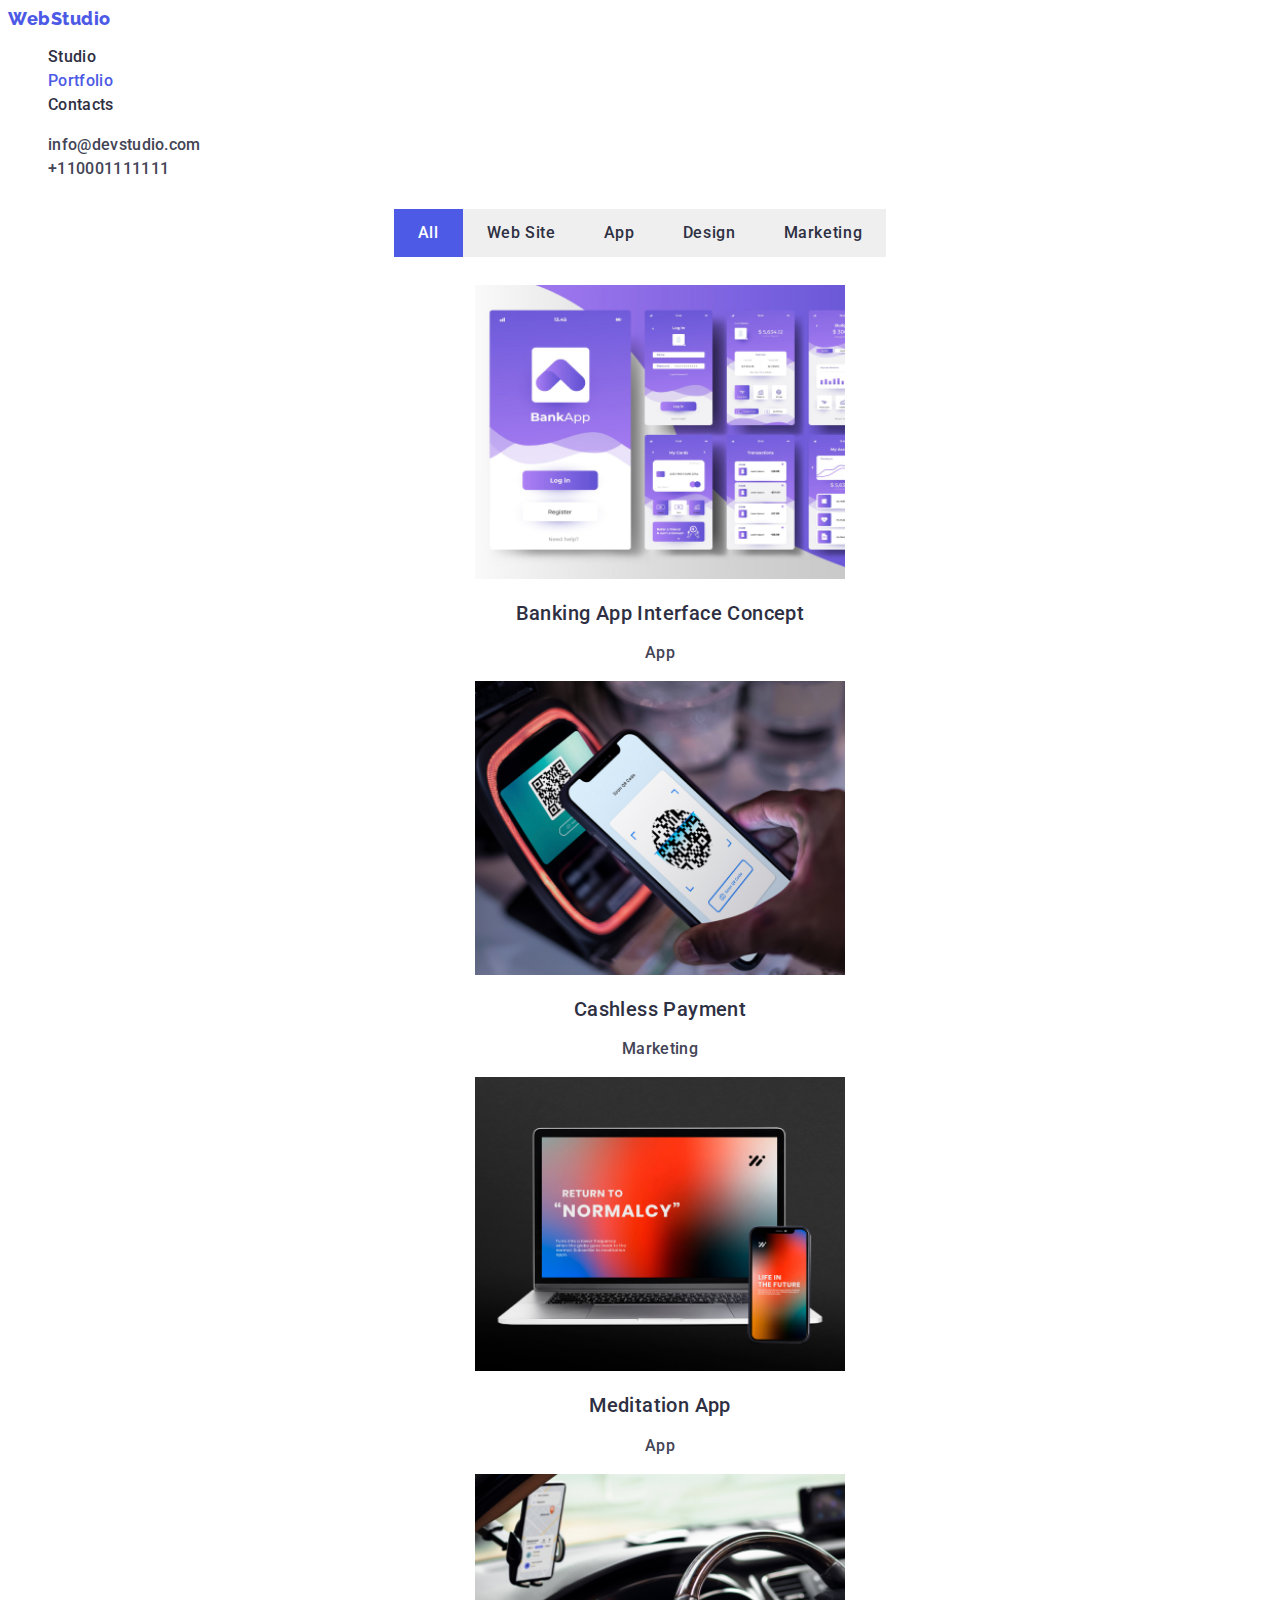
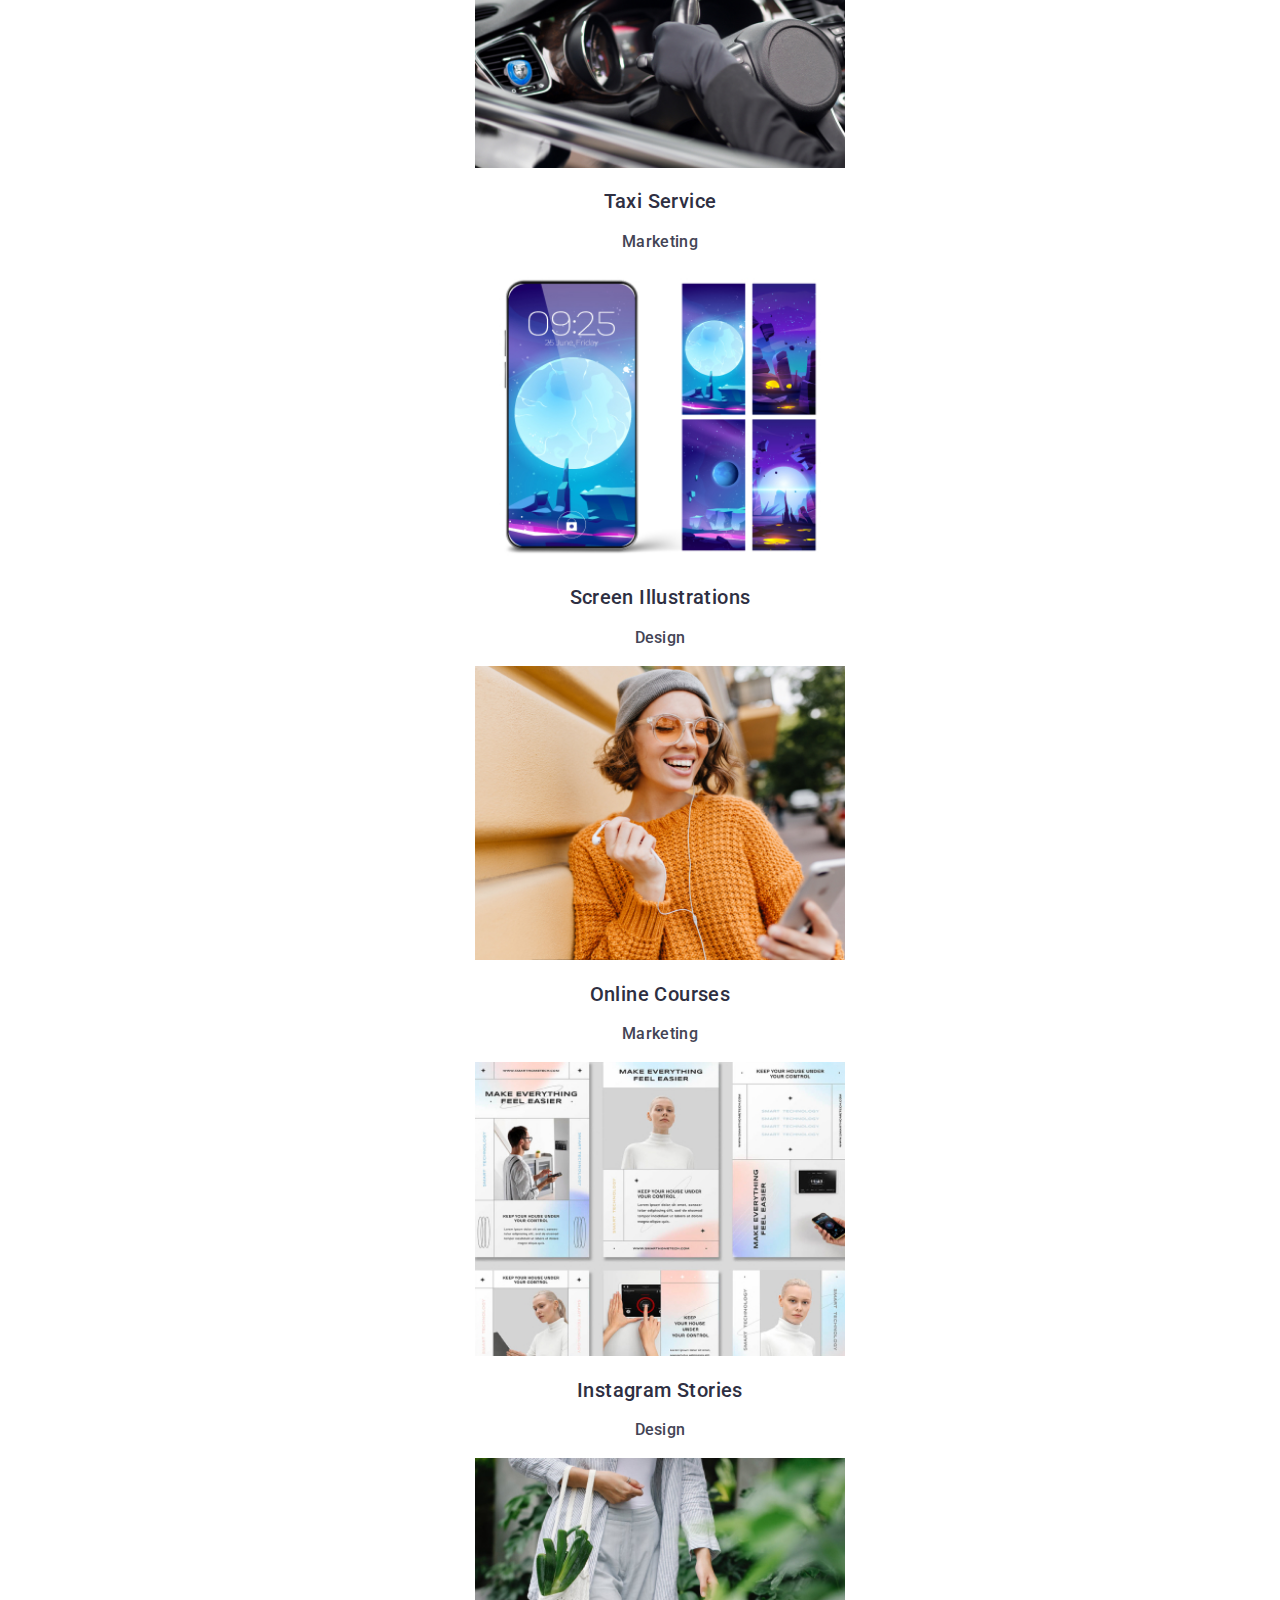
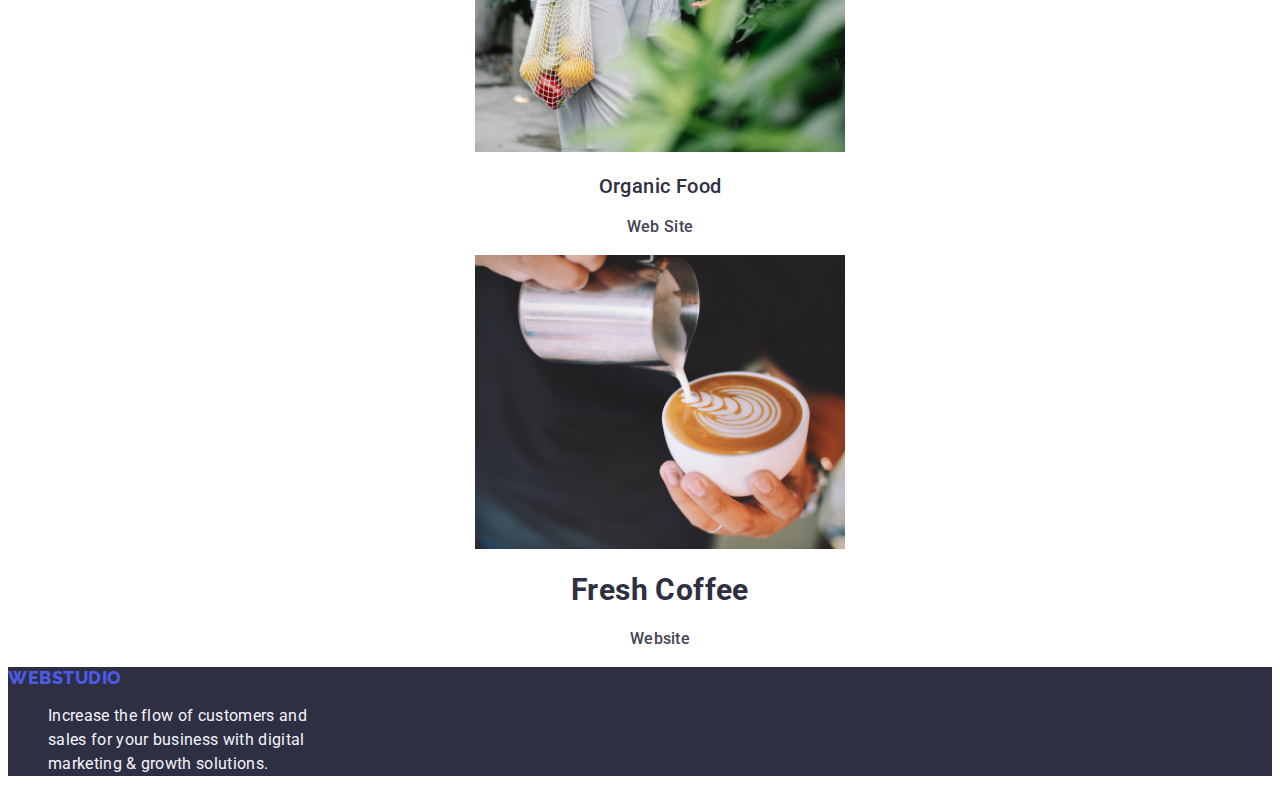
==== commit 4a08b789: "sss" ====
--- a/portfolio.html
+++ b/portfolio.html
@@ -47,7 +47,7 @@
     <main>
       <section>
         <div class="container">
-          <ul class="nav-buttons">
+          <ul class="filters list">
             <li>
               <button type="button" class="button filter current">All</button>
             </li>
@@ -73,7 +73,7 @@
                   width="370"
                   height="294"
                 />
-                <h2 class="service">Banking App Interface Concept</h2>
+                <h2 class="name">Banking App Interface Concept</h2>
                 <p class="type">App</p>
               </a>
             </li>
@@ -86,7 +86,7 @@
                   width="370"
                   height="294"
                 />
-                <h2 class="service">Cashless Payment</h2>
+                <h2 class="name">Cashless Payment</h2>
                 <p class="type">Marketing</p>
               </a>
             </li>
@@ -99,7 +99,7 @@
                   width="370"
                   height="294"
                 />
-                <h2 class="service">Meditation App</h2>
+                <h2 class="name">Meditation App</h2>
                 <p class="type">App</p>
               </a>
             </li>
@@ -112,7 +112,7 @@
                   width="370"
                   height="294"
                 />
-                <h2 class="service">Taxi Service</h2>
+                <h2 class="name">Taxi Service</h2>
                 <p class="type">Marketing</p>
               </a>
             </li>
@@ -125,7 +125,7 @@
                   width="370"
                   height="294"
                 />
-                <h2 class="service">Screen Illustrations</h2>
+                <h2 class="name">Screen Illustrations</h2>
                 <p class="type">Design</p>
               </a>
             </li>
@@ -138,7 +138,7 @@
                   width="370"
                   height="294"
                 />
-                <h2 class="service">Online Courses</h2>
+                <h2 class="name">Online Courses</h2>
                 <p class="type">Marketing</p>
               </a>
             </li>
@@ -151,7 +151,7 @@
                   width="370"
                   height="294"
                 />
-                <h2 class="service">Instagram Stories</h2>
+                <h2 class="name">Instagram Stories</h2>
                 <p class="type">Design</p>
               </a>
             </li>
@@ -164,7 +164,7 @@
                   width="370"
                   height="294"
                 />
-                <h2 class="service">Organic Food</h2>
+                <h2 class="name">Organic Food</h2>
                 <p class="type">Web Site</p>
               </a>
             </li>
--- a/css/styles.css
+++ b/css/styles.css
@@ -1,3 +1,15 @@
+:root {
+  --primary-text-color: #757575;
+  --accent-color: #2196f3;
+  --primary-black-color: #ffffff;
+  --primary-black-color: #212121;
+  --text-white-opacity: rgba(255, 255, 255, 0.6);
+  --button-primary-hover: #188ce8;
+  --button-filter: #f5f4fa;
+  --background-black: #2f303a;
+  --background-grey: #f5f4fa;
+}
+
 /* Header 1 Navigation */
 .logo {
   /* Layout*/
@@ -210,7 +222,7 @@
 }
 /* Portfolio */
 
-.nav-buttons {
+.filters.list {
   list-style: none;
   display: flex;
   padding: 12px 24px;
@@ -257,7 +269,6 @@
   text-align: center;
 }
 
-.service,
 .project {
   color: #2e2f42;
   /* Header 3 */
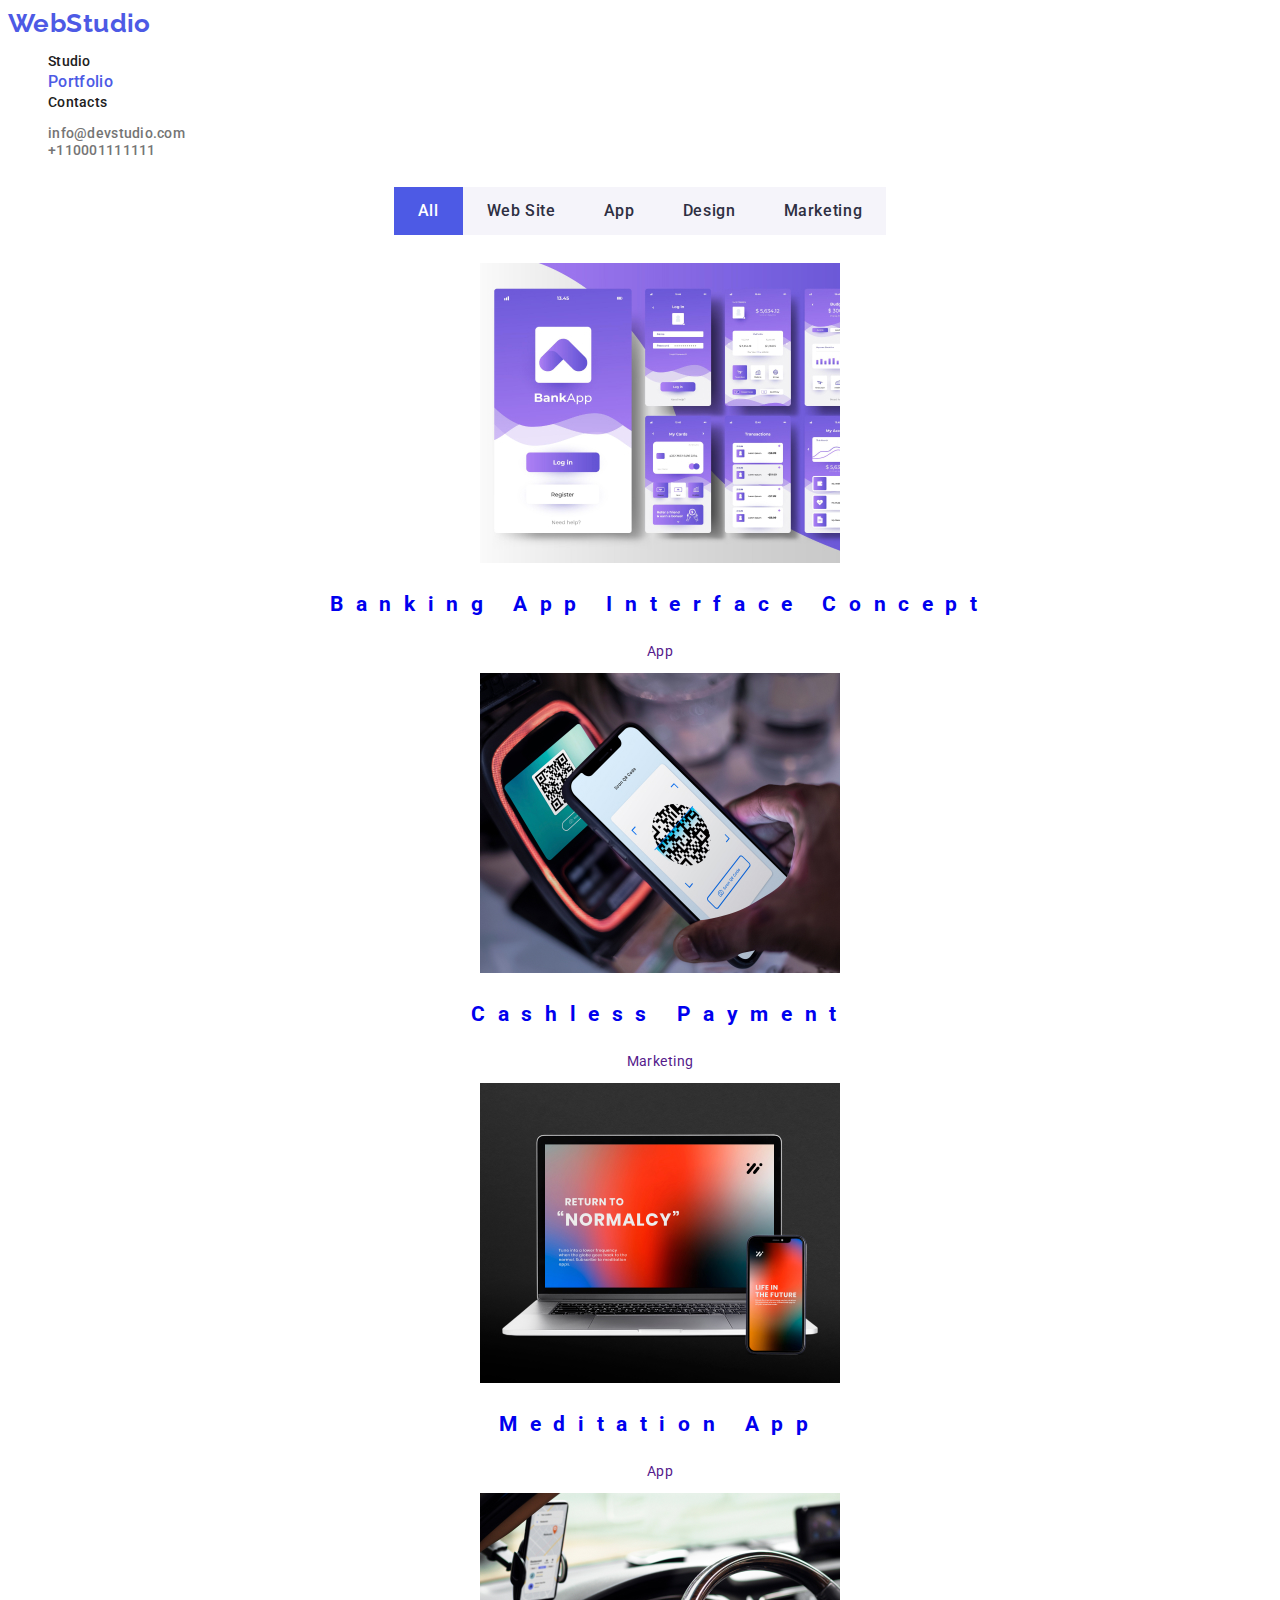
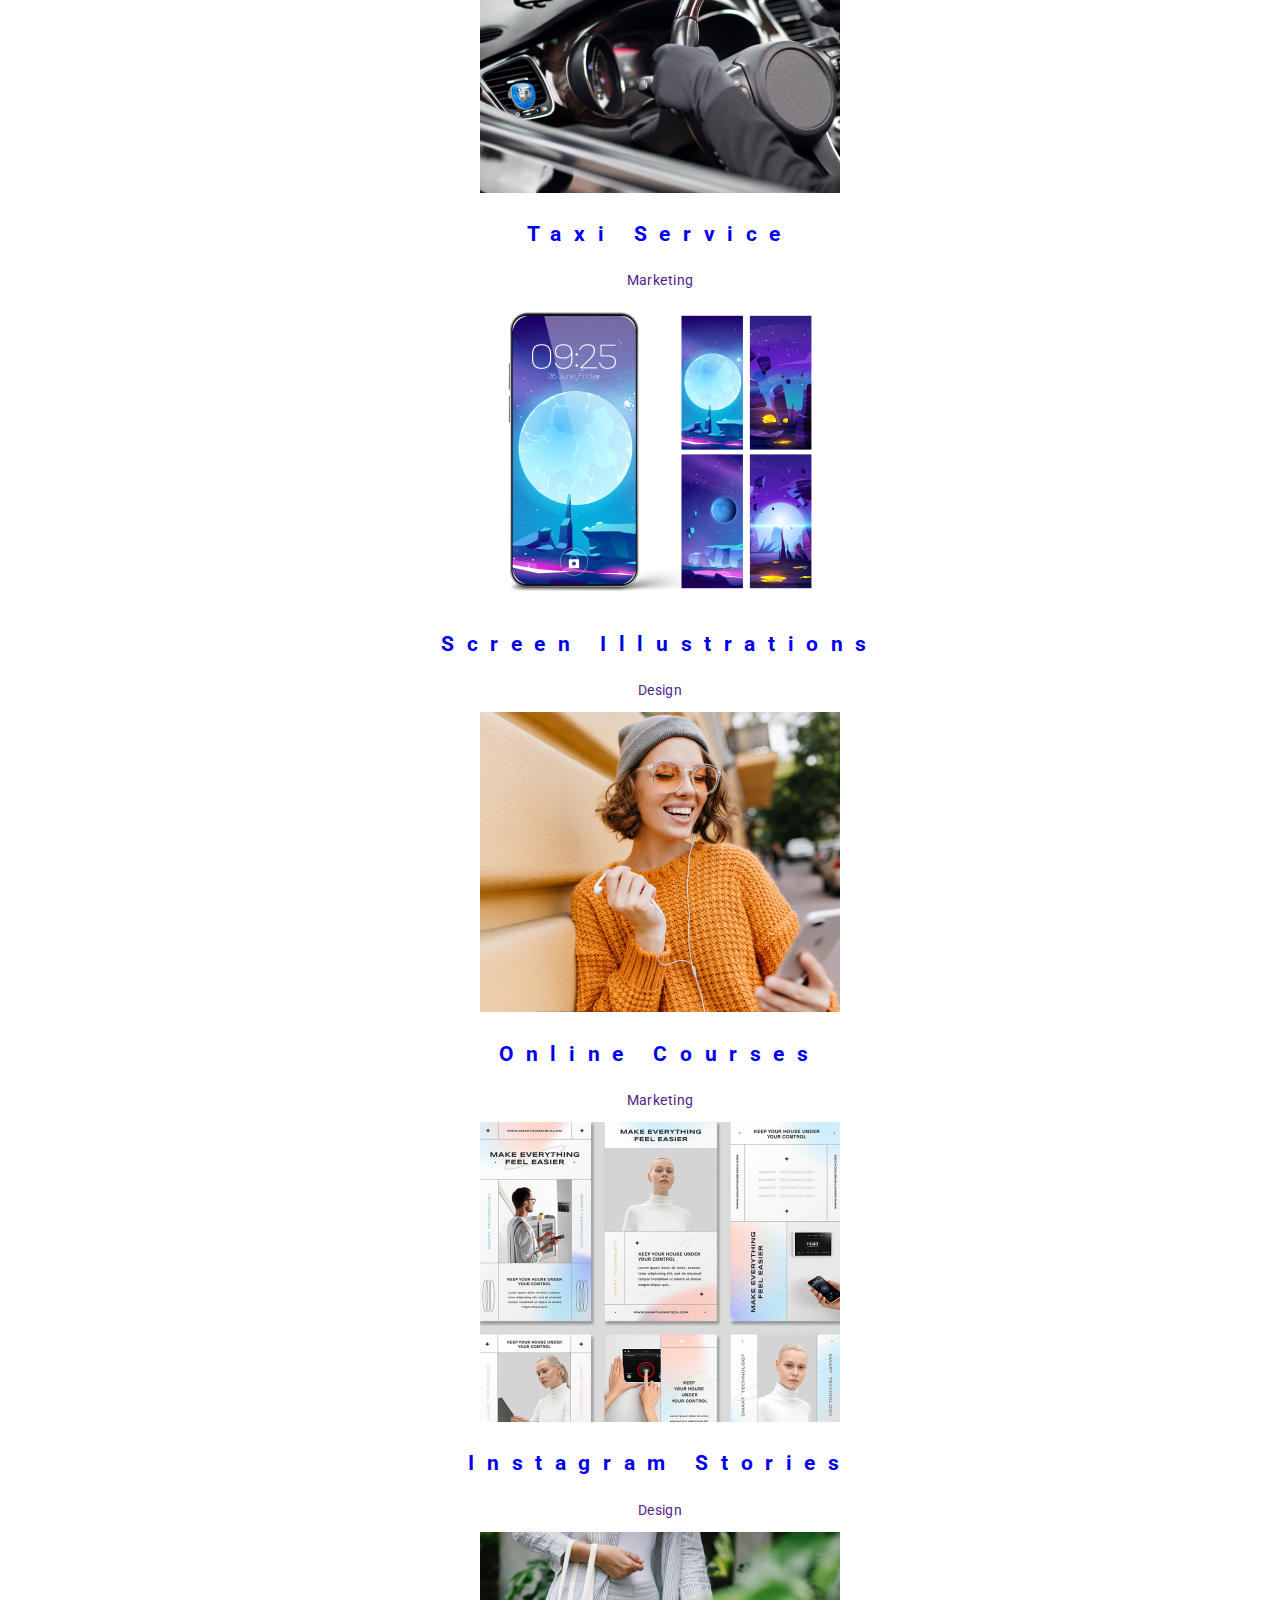
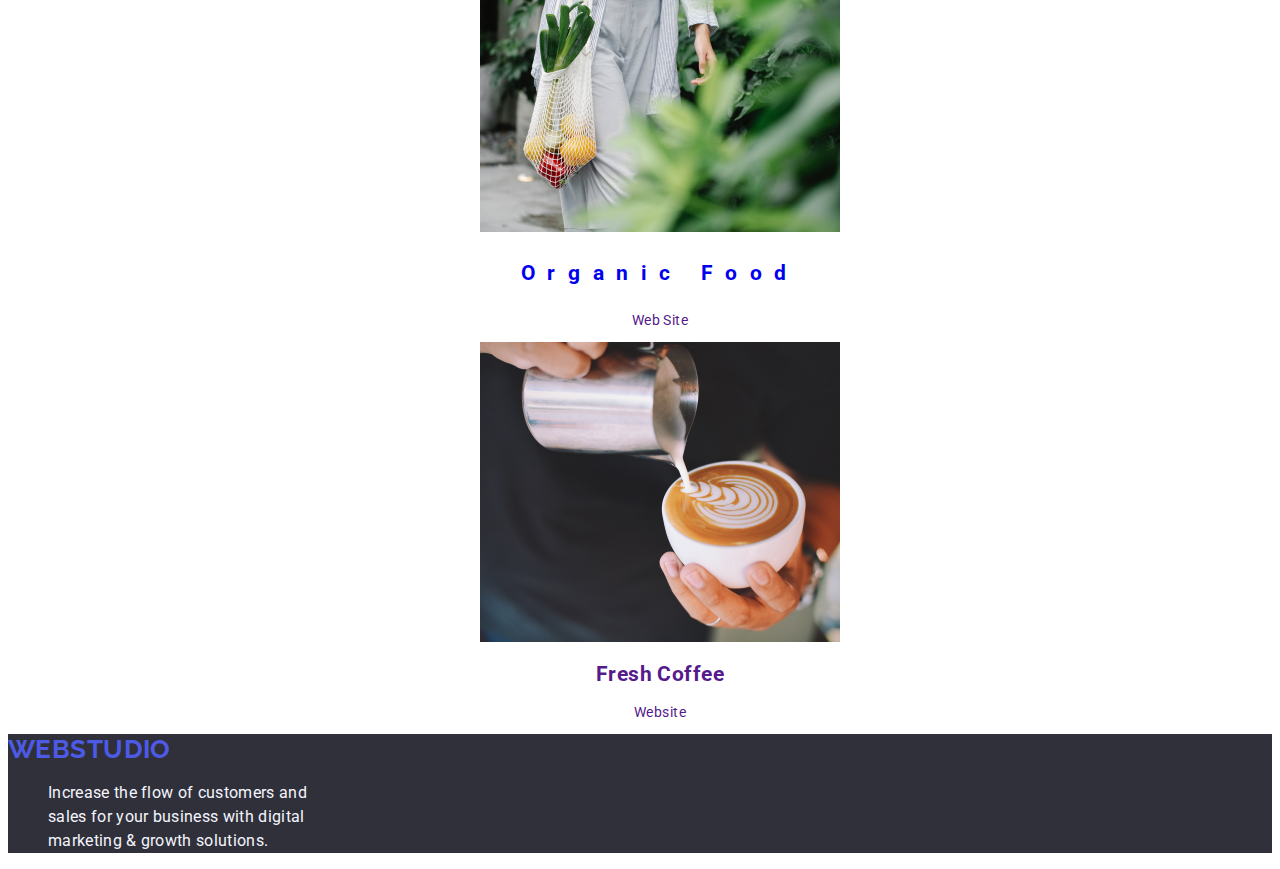
==== commit 13371f61: "Placed comment where checking ended" ====
--- a/portfolio.html
+++ b/portfolio.html
@@ -70,8 +70,8 @@
                 <img
                   src="./images/portfolio/banking-app.jpg"
                   alt="banking-app"
-                  width="370"
-                  height="294"
+                  width="360"
+                  height="300"
                 />
                 <h2 class="name">Banking App Interface Concept</h2>
                 <p class="type">App</p>
@@ -83,8 +83,8 @@
                 <img
                   src="./images/portfolio/cashless-payment.jpg"
                   alt="cashless-payment"
-                  width="370"
-                  height="294"
+                  width="360"
+                  height="300"
                 />
                 <h2 class="name">Cashless Payment</h2>
                 <p class="type">Marketing</p>
@@ -96,8 +96,8 @@
                 <img
                   src="./images/portfolio/meditation.jpg"
                   alt="meditation"
-                  width="370"
-                  height="294"
+                  width="360"
+                  height="300"
                 />
                 <h2 class="name">Meditation App</h2>
                 <p class="type">App</p>
@@ -109,8 +109,8 @@
                 <img
                   src="./images/portfolio/taxi-service.jpg"
                   alt="taxi-service"
-                  width="370"
-                  height="294"
+                  width="360"
+                  height="300"
                 />
                 <h2 class="name">Taxi Service</h2>
                 <p class="type">Marketing</p>
@@ -122,8 +122,8 @@
                 <img
                   src="./images/portfolio/illustrations.jpg"
                   alt="screen-illustrations"
-                  width="370"
-                  height="294"
+                  width="360"
+                  height="300"
                 />
                 <h2 class="name">Screen Illustrations</h2>
                 <p class="type">Design</p>
@@ -135,8 +135,8 @@
                 <img
                   src="./images/portfolio/online-courses.jpg"
                   alt="online-courses"
-                  width="370"
-                  height="294"
+                  width="360"
+                  height="300"
                 />
                 <h2 class="name">Online Courses</h2>
                 <p class="type">Marketing</p>
@@ -148,8 +148,8 @@
                 <img
                   src="./images/portfolio/instagram-stories.jpg"
                   alt="instagram-stories"
-                  width="370"
-                  height="294"
+                  width="360"
+                  height="300"
                 />
                 <h2 class="name">Instagram Stories</h2>
                 <p class="type">Design</p>
@@ -161,8 +161,8 @@
                 <img
                   src="./images/portfolio/organic-food.jpg"
                   alt="organic-food"
-                  width="370"
-                  height="294"
+                  width="360"
+                  height="300"
                 />
                 <h2 class="name">Organic Food</h2>
                 <p class="type">Web Site</p>
@@ -174,8 +174,8 @@
                 <img
                   src="./images/portfolio/fresh-coffee.jpg"
                   alt="fresh-coffee"
-                  width="370"
-                  height="294"
+                  width="360"
+                  height="300"
                 />
                 <h2 class="service">Fresh Coffee</h2>
                 <p class="type">Website</p>
--- a/css/styles.css
+++ b/css/styles.css
@@ -1,7 +1,7 @@
 :root {
   --primary-text-color: #757575;
   --accent-color: #2196f3;
-  --primary-black-color: #ffffff;
+  --primary-white-color: #ffffff;
   --primary-black-color: #212121;
   --text-white-opacity: rgba(255, 255, 255, 0.6);
   --button-primary-hover: #188ce8;
@@ -9,31 +9,171 @@
   --background-black: #2f303a;
   --background-grey: #f5f4fa;
 }
-
+body {
+  background-color: var(--primary-white-color);
+  color: var(--primary-text-color);
+  font-family: "Roboto", sans-serif;
+  font-size: 14px;
+  letter-spacing: 0.03em;
+}
+
+.list {
+  list-style: none;
+}
 /* Header 1 Navigation */
 .logo {
   /* Layout*/
+  color: #4d5ae5;
+  font-family: "Raleway", sans-serif;
+  font-weight: 700;
+  font-size: 26px;
+  line-height: 1.2;
   display: flex;
   width: 44px;
-  flex-direction: column;
-  justify-content: center;
-
-  font-size: 18px;
-  font-family: "Raleway";
-  font-weight: 800;
-  line-height: 21px;
-  letter-spacing: 0.54px;
-  text-decoration: none;
-  color: #4d5ae5;
-}
-
+  text-decoration: none;
+}
+
+.nav-menu .page {
+  color: var(--primary-black-color);
+  font-weight: 500;
+  font-size: 14px;
+  line-height: 1.14;
+  letter-spacing: 0.02em;
+  text-decoration: none;
+}
+
+.nav-menu .page:hover,
+.nav-menu .page:focus,
+.nav-menu .page-current,
+.contacts-menu .item:hover,
+.contacts-menu .item:focus {
+  color: var(--accent-color);
+}
+
+.contacts-menu .item {
+  color: var(--primary-text-color);
+  text-decoration: none;
+  letter-spacing: 0.02em;
+  line-height: 1.14;
+  font-size: 14px;
+  font-weight: 500;
+}
+
+/* Footer */
+.bg-footer {
+  background-color: var(--background-black);
+}
+
+.button {
+  font-family: inherit;
+  border-color: transparent;
+  letter-spacing: 0.83em;
+  cursor: pointer;
+}
+
+.button.primary {
+  background-color: var(--accent-color);
+  color: var(--primary-white-color);
+  font-size: 16px;
+  font-weight: 500;
+  line-height: 1.87;
+  letter-spacing: 0.86em;
+}
+
+.button.primary:hover,
+.button.primary.focus {
+  background-color: var(--button-primary-hover);
+}
+.button.filter {
+  color: var(--primary-black-color);
+  font-size: 16px;
+  font-weight: 500;
+  line-height: 1.62;
+  background-color: var(--button-filter);
+}
+
+.button.filter:hover,
+.button.filter:focus,
+.button.filter.current {
+  background-color: var(--accent-color);
+  color: var(--primary-white-color);
+}
+
+.section-title {
+  list-style: none;
+  text-align: center;
+  /* Header 2 */
+  font-size: 36px;
+  font-weight: 700;
+  line-height: 1.17;
+  color: var(--primary-black-color);
+}
+
+.bg-hero {
+  background-color: var(--background-black);
+}
+.hero-title {
+  color: var(--primary-white-color)
+  font-weight: 900;
+  text-align: center;
+  /* Header 1 */
+  font-size: 44px;
+  line-height: 1.36;
+  letter-spacing: 0.06;
+}
+
+.benefits .title {
+ color: var(--primary-black-color);
+ font-weight: 700;
+ font-size: 14px;
+ line-height: 1.14;
+}
+
+.benefits .description {
+  line-height: 1.71;
+}
+
+.bg-team {
+  background-color: var(--background-grey);
+}
+
+.team .name,
+.team .position {
+  font-size: 16px;
+  line-height: 1.19;
+  text-align: center;
+}
+.team .name {
+  color: var(--primary-black-color);
+  font-weight: 500;
+}
+
+/* Project */
+.project {
+  text-decoration: none;
+}
+
+.project .name {
+  color: var(--primary-black-color)
+    font-size: 18px;
+  font-family: 'Roboto';
+  font-weight: 700;
+  line-height: 2;
+  letter-spacing: 0.6em;
+}
+
+.project.type{
+  color: var(--primary-text-color);
+  font-weight: 400;
+  font-size: 16px;
+  line-height: 1.87;
+}
+
+
+/* ENDED here for checking*/
 .section {
   background: #fff;
 }
-ul.nav-menu.list,
-ul.contacts-menu {
-  list-style: none;
-}
 .page.current {
   color: #4d5ae5;
   text-decoration: none;
@@ -56,7 +196,6 @@
 .item {
   color: #434455;
   text-decoration: none;
-
   text-decoration: none;
   font-size: 16px;
   font-family: Roboto;
@@ -77,44 +216,11 @@
   background: #2e2f42;
 }
 
-.hero-title {
-  display: flex;
-  width: 496px;
-
-  color: #fff;
-  text-align: center;
-  /* Header 1 */
-  font-size: 56px;
-  font-family: "Roboto";
-  font-weight: 700;
-  line-height: 60px;
-  letter-spacing: 1.12px;
-}
-
-.button.primary {
-  position: relative;
-  top: 120px;
-  right: 315px;
-  font-size: 16px;
-  font-family: "Roboto";
-  font-weight: 500;
-  line-height: 24px;
-  letter-spacing: 0.64px;
-  color: #ffff;
-
-  padding: 16px 32px;
-
-  border-radius: 4px;
-  background: #4d5ae5;
-  box-shadow: 0px 4px 4px 0px rgba(0, 0, 0, 0.15);
-}
-/*Header 1*/
-
-.benefits {
-  list-style-type: none;
-  display: flex;
-  background-color: #fff;
-}
+
+
+
+
+
 .title {
   display: flex;
   width: 264px;
@@ -131,30 +237,7 @@
   letter-spacing: 0.02em;
 }
 
-.description {
-  display: flex;
-  width: 264px;
-  flex-direction: column;
-  font-size: 16px;
-  font-family: Roboto;
-  line-height: 24px;
-  letter-spacing: 0.32px;
-  color: #434455;
-}
-
-.section-title {
-  list-style: none;
-  display: flex;
-
-  align-items: center;
-  text-align: center;
-  /* Header 2 */
-  font-size: 36px;
-  font-family: "Roboto";
-  font-weight: 700;
-  line-height: 40px;
-  letter-spacing: 0.72px;
-}
+
 
 .what-we-do.list {
   list-style-type: none;
@@ -186,16 +269,7 @@
   display: flex;
 }
 
-.name {
-  color: #2e2f42;
-  text-align: center;
-
-  font-size: 20px;
-  font-family: "Roboto";
-  font-weight: 500;
-  line-height: 24px;
-  letter-spacing: 0.4px;
-}
+
 
 .position {
   color: var(--slate, #434455);
@@ -206,10 +280,6 @@
   letter-spacing: 0.32px;
 }
 
-.bg-footer {
-  background-color: #2e2f42;
-}
-
 .p {
   display: flex;
   width: 264px;
@@ -225,6 +295,7 @@
 .filters.list {
   list-style: none;
   display: flex;
+
   padding: 12px 24px;
   justify-content: center;
   align-items: center;
@@ -236,6 +307,7 @@
   line-height: 24px;
   letter-spacing: 0.64px;
 }
+
 .button.filter {
   color: #2e2f42;
   text-align: center;
@@ -269,22 +341,6 @@
   text-align: center;
 }
 
-.project {
-  color: #2e2f42;
-  /* Header 3 */
-  font-size: 20px;
-  font-family: "Roboto";
-  font-weight: 500;
-  line-height: 24px;
-  letter-spacing: 0.4px;
-  text-decoration: none;
-}
-
-.type {
-  color: #434455;
-  font-size: 16px;
-  font-family: "Roboto";
-  line-height: 24px;
-  letter-spacing: 0.32px;
-  align-items: center;
-}
+
+
+
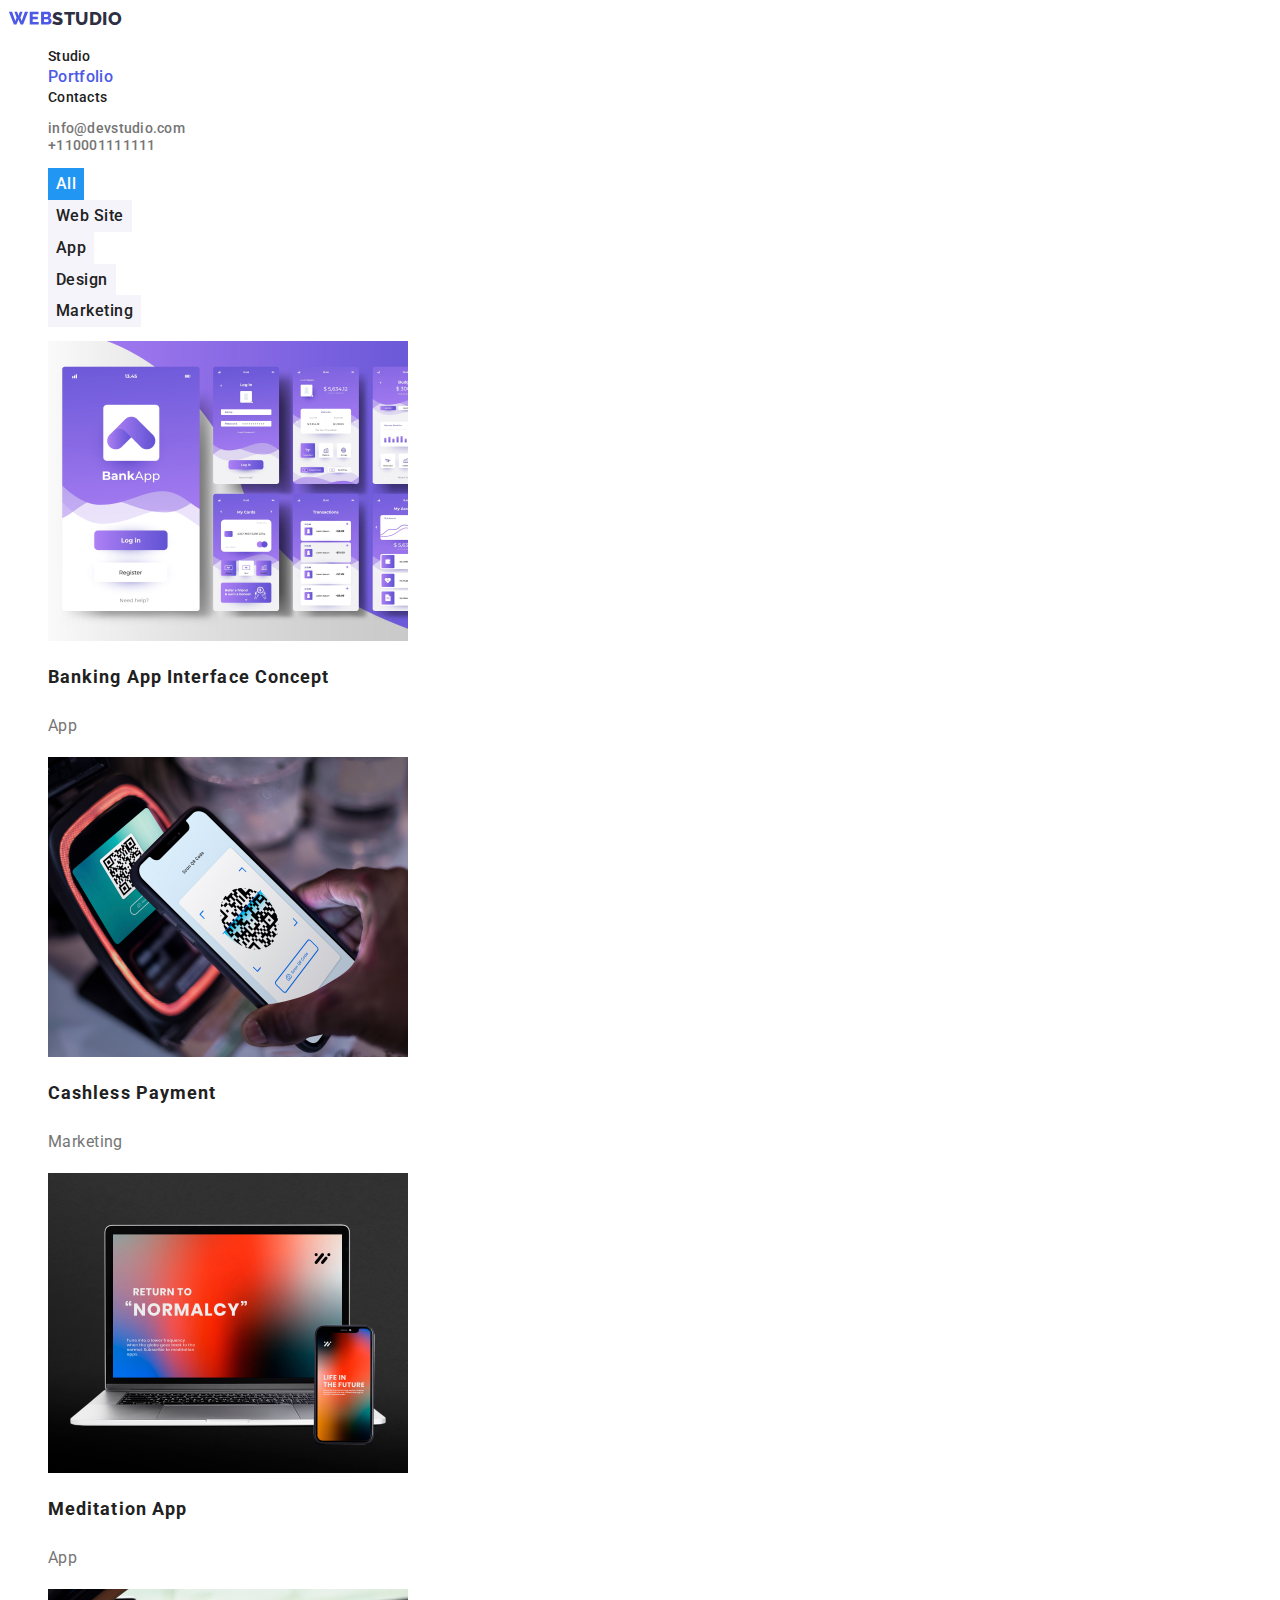
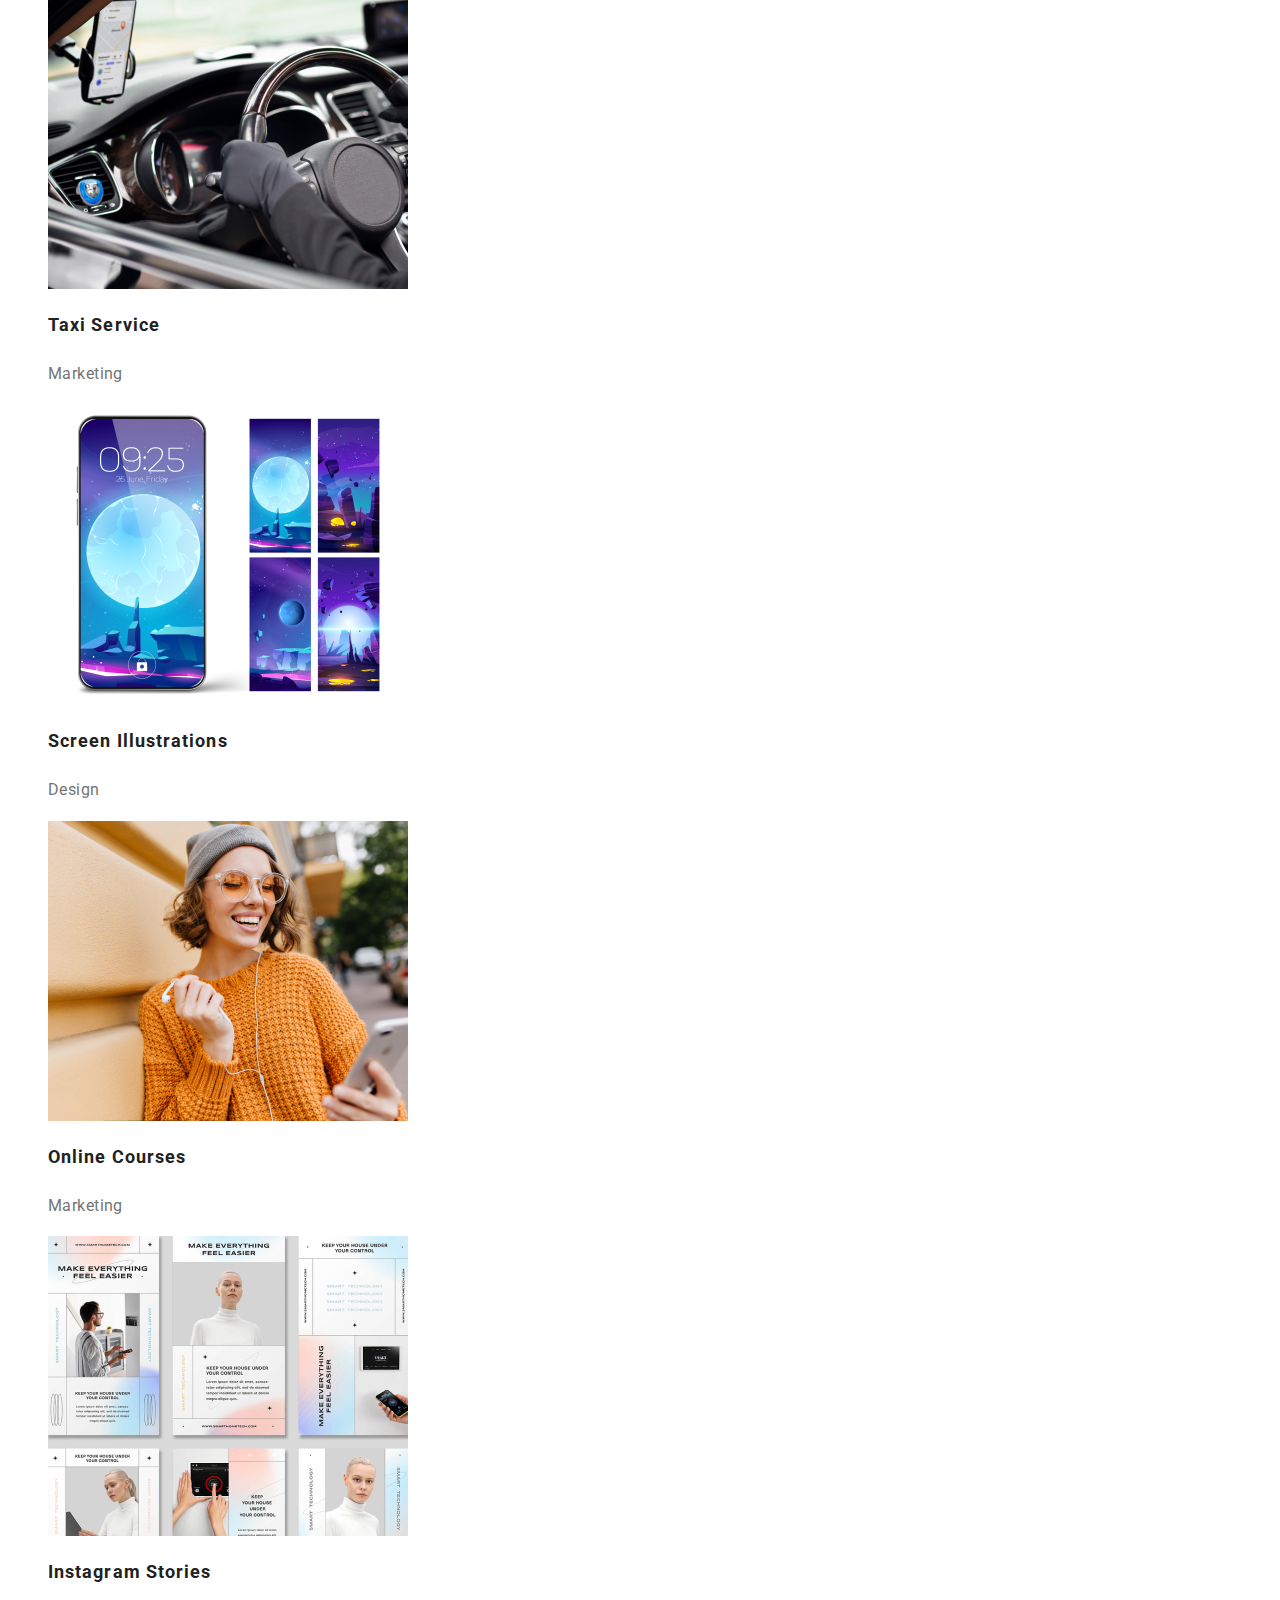
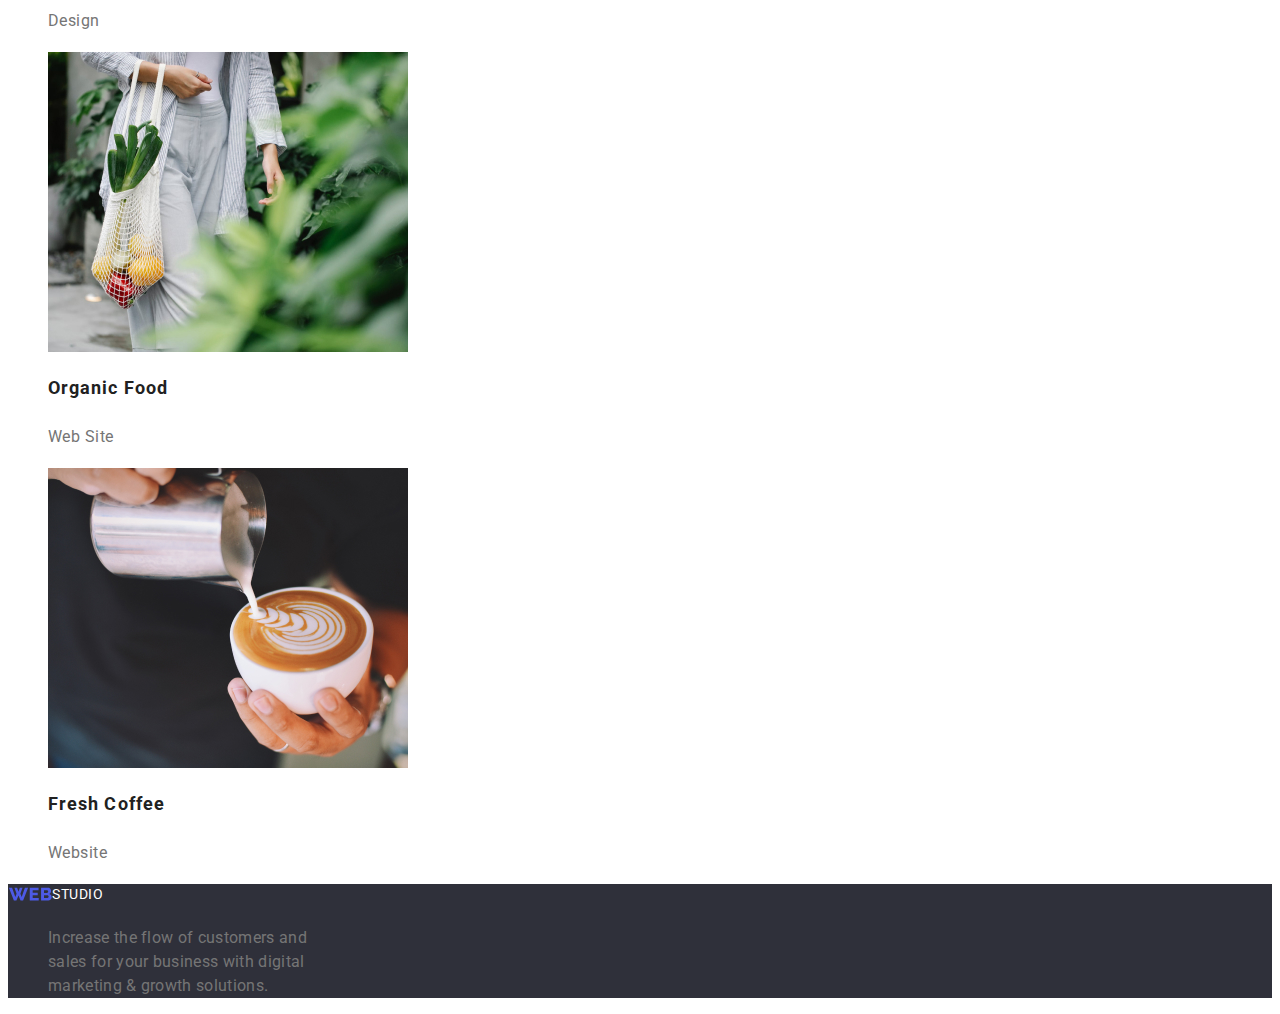
==== commit a622a888: "Applied corrections" ====
--- a/portfolio.html
+++ b/portfolio.html
@@ -17,7 +17,12 @@
     <header class="page-header">
       <nav>
         <!-- Company Logo -->
-        <a href="./index.html" class="logo"> WebStudio</a>
+       <a href="./index.html" class="logo-link">
+          <span class="logo"
+            ><img src="./logo/Web.svg" alt="WEB" width="44" height="20"
+          /></span>
+          <span class="studio">STUDIO</span></a
+        >
         <!-- Navigation Menu -->
         <ul class="nav-menu list">
           <li>
@@ -177,7 +182,7 @@
                   width="360"
                   height="300"
                 />
-                <h2 class="service">Fresh Coffee</h2>
+                <h2 class="name">Fresh Coffee</h2>
                 <p class="type">Website</p>
               </a>
             </li>
@@ -187,8 +192,14 @@
     </main>
     <footer class="page-footer bg-footer">
       <div>
-        <a href="./index.html" class="logo"> WEBSTUDIO</a>
-        <p class="p">
+         <div>
+        <a href="./index.html" class="logo-link">
+          <span class="logo"
+            ><img src="./logo/Web.svg" alt="WEB" width="44" height="20"
+          /></span>
+          <span class="studio-footer">STUDIO</span></a
+        >
+        <p class="footer-description">
           Increase the flow of customers and <br />
           sales for your business with digital<br />
           marketing & growth solutions.
--- a/css/styles.css
+++ b/css/styles.css
@@ -21,18 +21,32 @@
   list-style: none;
 }
 /* Header 1 Navigation */
-.logo {
-  /* Layout*/
-  color: #4d5ae5;
+.logo-link {
+  text-decoration: none;
+  letter-spacing: 0.54px;
+  line-height: 21px;
+  display: flex;
+}
+
+.studio {
+  color: #2e2f42;
+  font-size: 18px;
   font-family: "Raleway", sans-serif;
-  font-weight: 700;
-  font-size: 26px;
-  line-height: 1.2;
-  display: flex;
-  width: 44px;
-  text-decoration: none;
-}
-
+  font-weight: 800;
+}
+.studio-footer {
+  color: var(--primary-white-color);
+}
+
+.footer-description {
+  width: 264px;
+  height: 72px;
+  margin-left: 40px;
+  font-size: 16px;
+  font-family: "Roboto";
+  line-height: 24px;
+  letter-spacing: 0.32px;
+}
 .nav-menu .page {
   color: var(--primary-black-color);
   font-weight: 500;
@@ -59,15 +73,17 @@
   font-weight: 500;
 }
 
-/* Footer */
 .bg-footer {
   background-color: var(--background-black);
 }
-
+.page-footer {
+  color: var(--primary-text-color);
+  font-family: "Roboto", sans-serif;
+}
 .button {
   font-family: inherit;
   border-color: transparent;
-  letter-spacing: 0.83em;
+  letter-spacing: 0.03em;
   cursor: pointer;
 }
 
@@ -77,7 +93,7 @@
   font-size: 16px;
   font-weight: 500;
   line-height: 1.87;
-  letter-spacing: 0.86em;
+  letter-spacing: 0.06em;
 }
 
 .button.primary:hover,
@@ -100,7 +116,6 @@
 }
 
 .section-title {
-  list-style: none;
   text-align: center;
   /* Header 2 */
   font-size: 36px;
@@ -113,20 +128,20 @@
   background-color: var(--background-black);
 }
 .hero-title {
-  color: var(--primary-white-color)
+  color: var(--primary-white-color);
   font-weight: 900;
   text-align: center;
   /* Header 1 */
   font-size: 44px;
   line-height: 1.36;
-  letter-spacing: 0.06;
+  letter-spacing: 0.06em;
 }
 
 .benefits .title {
- color: var(--primary-black-color);
- font-weight: 700;
- font-size: 14px;
- line-height: 1.14;
+  color: var(--primary-black-color);
+  font-weight: 700;
+  font-size: 14px;
+  line-height: 1.14;
 }
 
 .benefits .description {
@@ -154,26 +169,26 @@
 }
 
 .project .name {
-  color: var(--primary-black-color)
-    font-size: 18px;
-  font-family: 'Roboto';
+  color: var(--primary-black-color);
+  font-size: 18px;
+  font-family: "Roboto";
   font-weight: 700;
   line-height: 2;
-  letter-spacing: 0.6em;
-}
-
-.project.type{
+  letter-spacing: 0.06em;
+}
+
+.project .type {
   color: var(--primary-text-color);
   font-weight: 400;
   font-size: 16px;
   line-height: 1.87;
 }
 
-
-/* ENDED here for checking*/
-.section {
-  background: #fff;
-}
+.projects {
+  list-style-type: none;
+  text-decoration: none;
+}
+
 .page.current {
   color: #4d5ae5;
   text-decoration: none;
@@ -184,6 +199,7 @@
   line-height: 24px;
   letter-spacing: 0.32px;
 }
+
 .page {
   color: #2e2f42;
   text-decoration: none;
@@ -193,154 +209,3 @@
   line-height: 24px;
   letter-spacing: 0.32px;
 }
-.item {
-  color: #434455;
-  text-decoration: none;
-  text-decoration: none;
-  font-size: 16px;
-  font-family: Roboto;
-  font-weight: 500;
-  line-height: 24px;
-  letter-spacing: 0.32px;
-}
-
-.hero {
-  height: 600px;
-  width: 1440px;
-  left: 0px;
-  top: 72px;
-  display: flex;
-  align-items: center;
-  text-align: center;
-  justify-content: center;
-  background: #2e2f42;
-}
-
-
-
-
-
-
-.title {
-  display: flex;
-  width: 264px;
-  height: 24px;
-
-  /* Header 3 */
-
-  font-family: "Roboto";
-  font-style: normal;
-  font-weight: 500;
-  font-size: 20px;
-  line-height: 24px;
-  /* identical to box height, or 120% */
-  letter-spacing: 0.02em;
-}
-
-
-
-.what-we-do.list {
-  list-style-type: none;
-  display: flex;
-  background-color: #fff;
-}
-.section {
-  width: 1440px;
-  height: 732px;
-  flex-shrink: 0;
-  background-color: #f4f4fd;
-}
-.team {
-  color: var(--navyblue, #2e2f42);
-  text-align: center;
-  /* Header 2 */
-  font-size: 36px;
-  font-family: Roboto;
-  font-weight: 700;
-  line-height: 40px;
-  letter-spacing: 0.72px;
-}
-
-ul.team {
-  display: flex;
-  list-style: none;
-  text-align: center;
-  list-style-type: none;
-  display: flex;
-}
-
-
-
-.position {
-  color: var(--slate, #434455);
-  text-align: center;
-  font-size: 16px;
-  font-family: "Roboto";
-  line-height: 24px;
-  letter-spacing: 0.32px;
-}
-
-.p {
-  display: flex;
-  width: 264px;
-  margin-left: 40px;
-  font-size: 16px;
-  font-family: "Roboto";
-  line-height: 24px;
-  letter-spacing: 0.32px;
-  color: #f4f4fd;
-}
-/* Portfolio */
-
-.filters.list {
-  list-style: none;
-  display: flex;
-
-  padding: 12px 24px;
-  justify-content: center;
-  align-items: center;
-  border-radius: 4px;
-  text-align: center;
-  font-size: 16px;
-  font-family: "Roboto";
-  font-weight: 500;
-  line-height: 24px;
-  letter-spacing: 0.64px;
-}
-
-.button.filter {
-  color: #2e2f42;
-  text-align: center;
-  font-size: 16px;
-  font-family: "Roboto";
-  font-weight: 500;
-  line-height: 24px;
-  letter-spacing: 0.64px;
-  display: flex;
-  padding: 12px 24px;
-  justify-content: center;
-  align-items: center;
-  border: none;
-}
-
-.button.filter.current {
-  font-size: 16px;
-  font-family: "Roboto";
-  font-weight: 500;
-  line-height: 24px;
-  letter-spacing: 0.64px;
-  color: #ffff;
-  background: #4d5ae5;
-  display: flex;
-  padding: 12px 24px;
-}
-
-.projects {
-  list-style-type: none;
-  text-decoration: none;
-  text-align: center;
-}
-
-
-
-
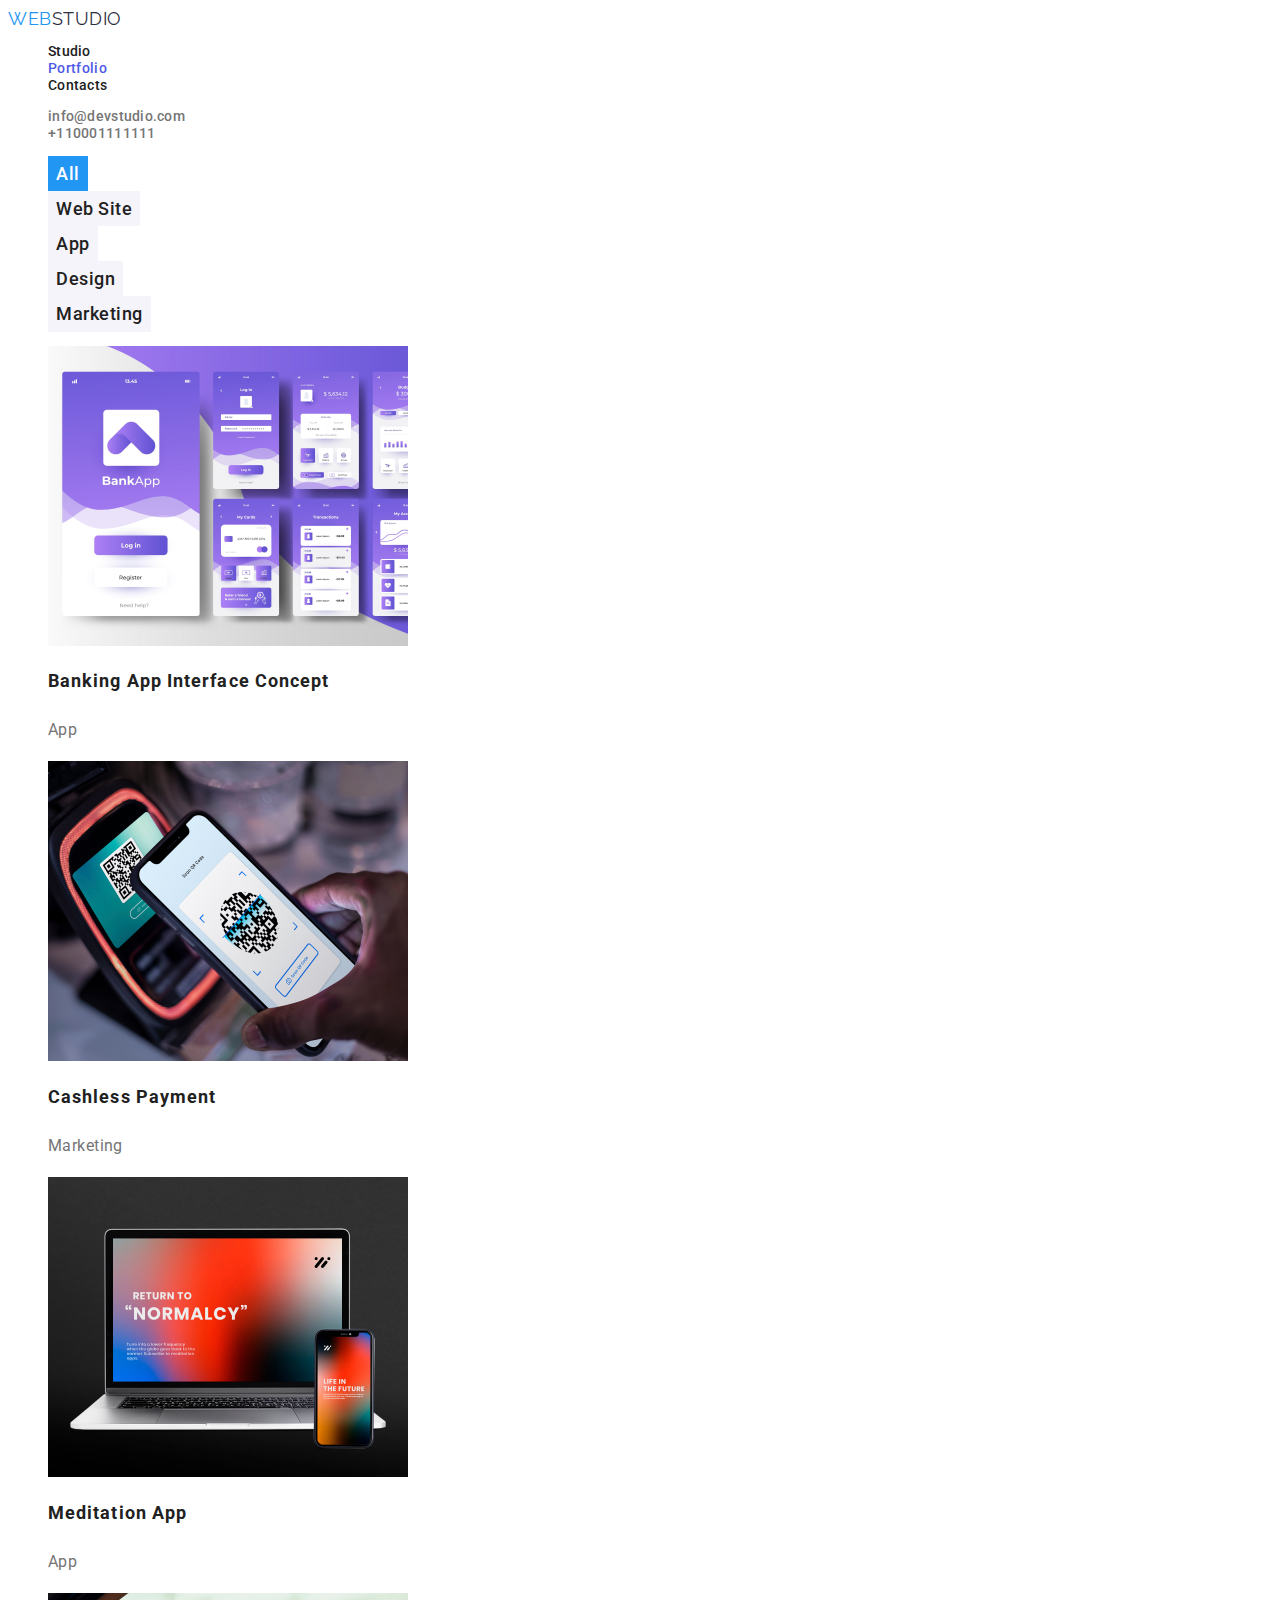
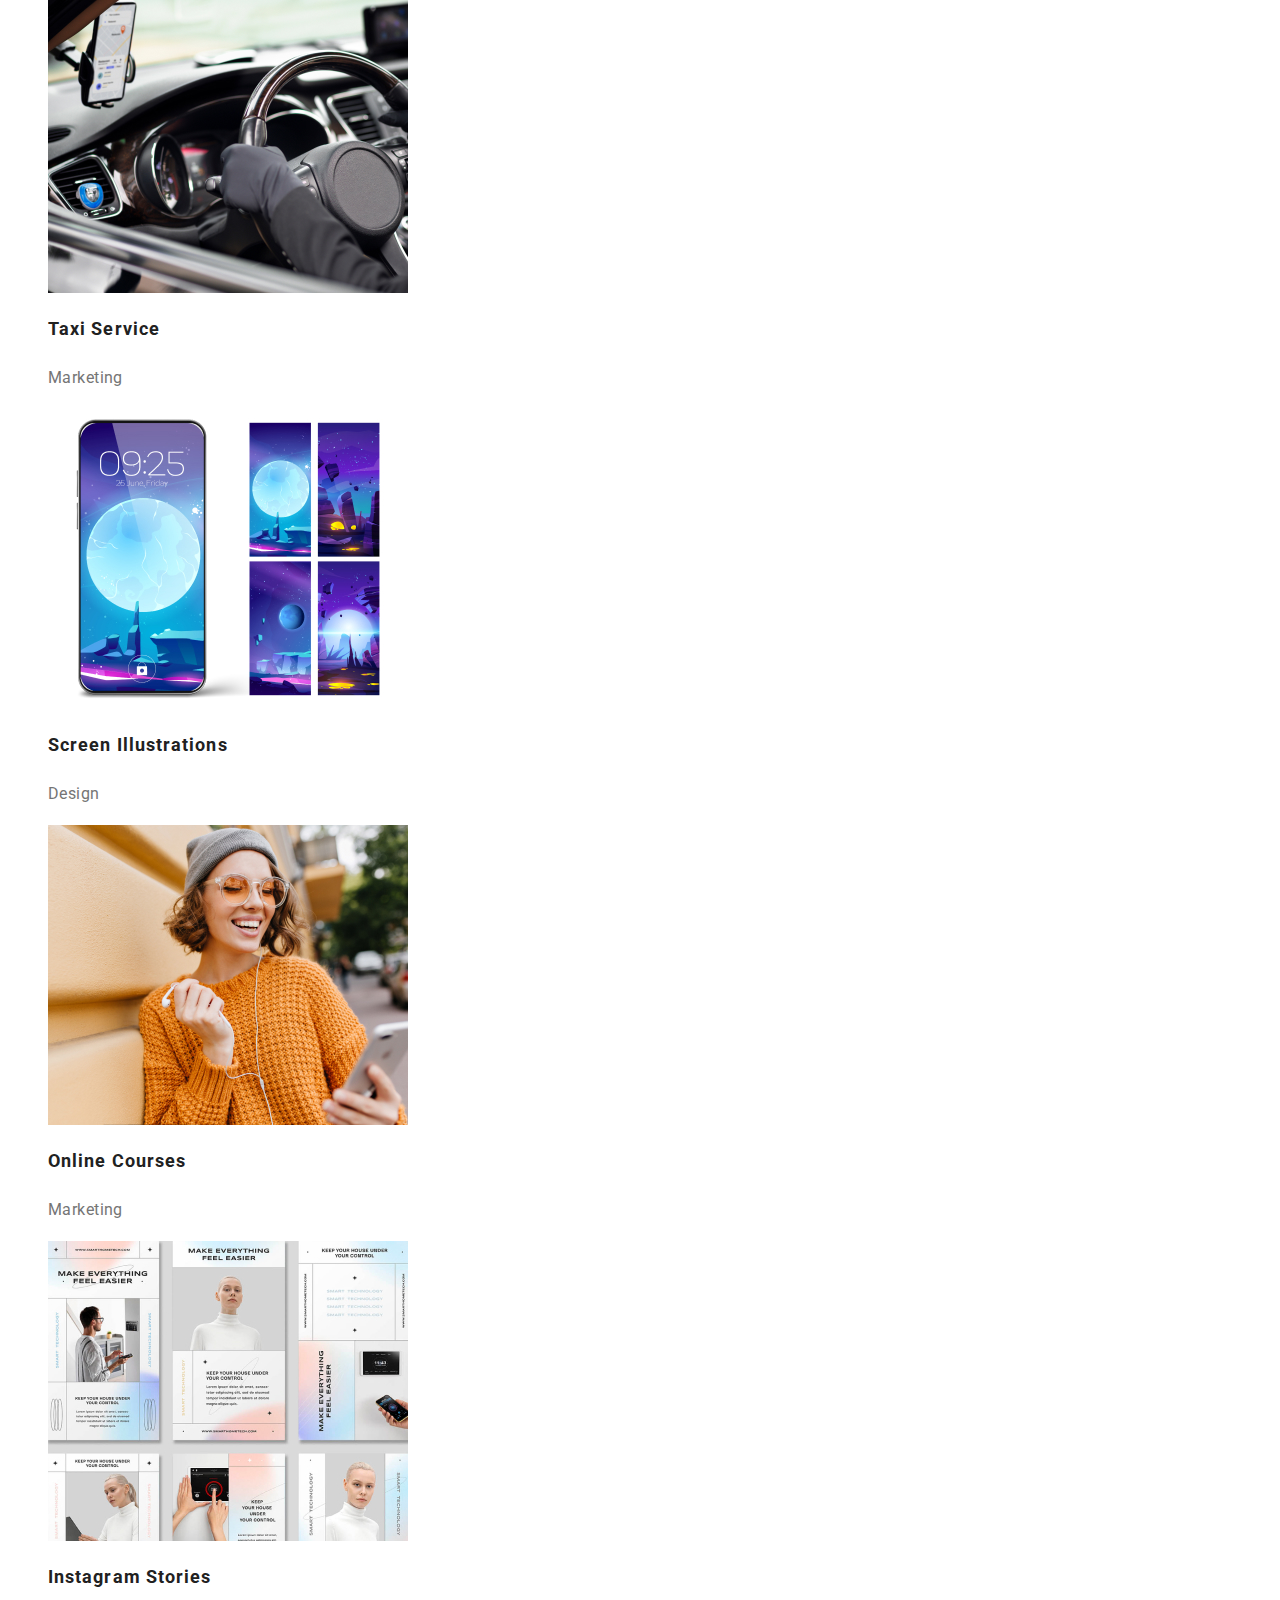
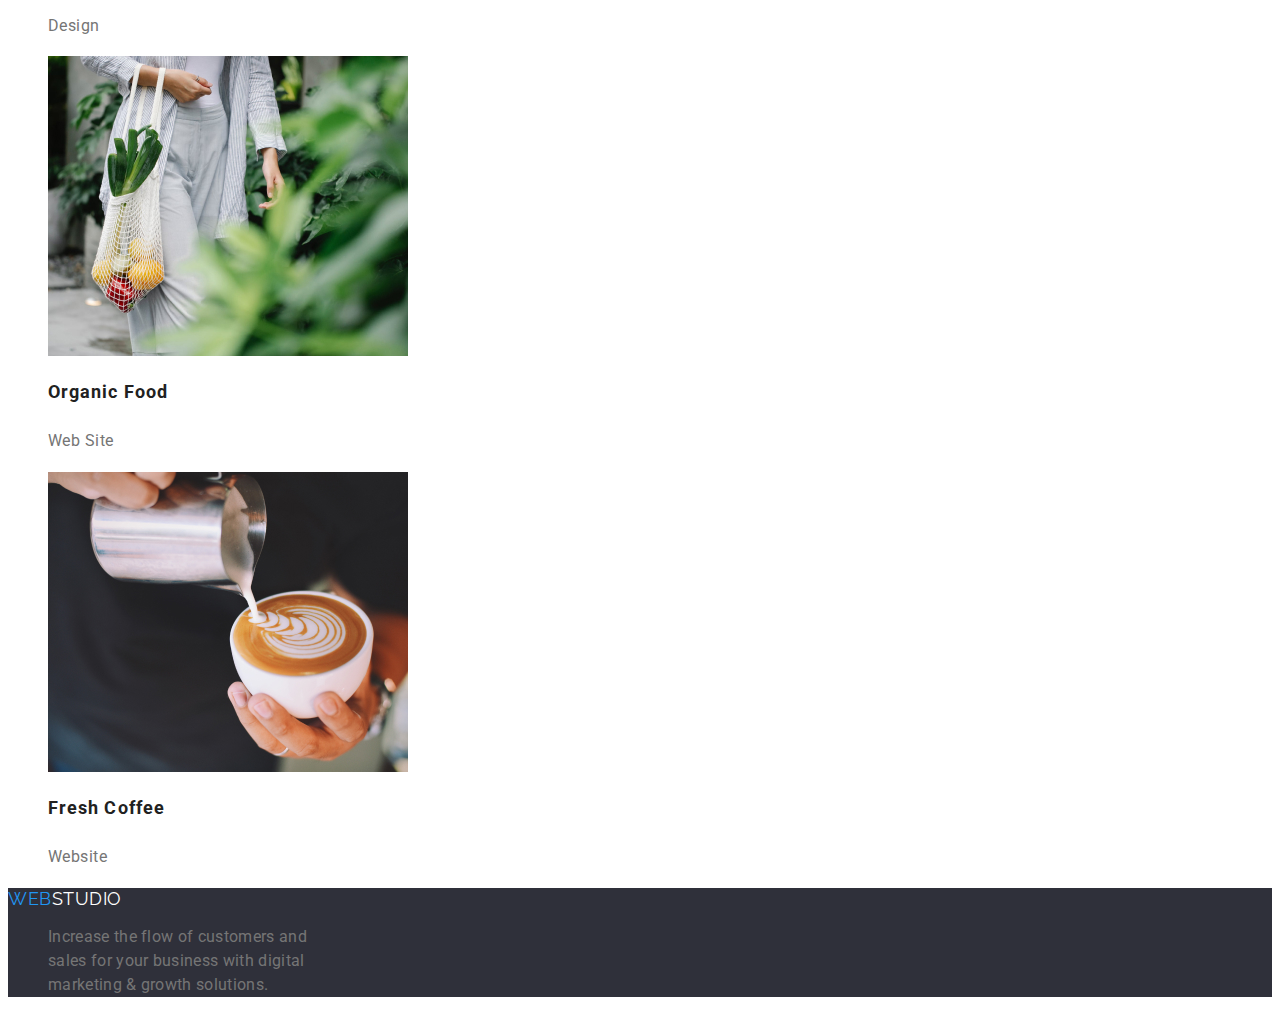
==== commit 89491f2d: "CSS Update" ====
--- a/portfolio.html
+++ b/portfolio.html
@@ -19,8 +19,7 @@
         <!-- Company Logo -->
        <a href="./index.html" class="logo-link">
           <span class="logo"
-            ><img src="./logo/Web.svg" alt="WEB" width="44" height="20"
-          /></span>
+            >WEB</span>
           <span class="studio">STUDIO</span></a
         >
         <!-- Navigation Menu -->
@@ -33,10 +32,9 @@
               href="./portfolio.html"
               class="page current"
               rel="nopener norefer"
-              >Portfolio</a
-            >
+              >Portfolio</a>
           </li>
-          <li><a href="/Contacts" class="page">Contacts</a></li>
+          <li><a href="#" class="page">Contacts</a></li>
         </ul>
       </nav>
       <ul class="contacts-menu list">
@@ -195,8 +193,7 @@
          <div>
         <a href="./index.html" class="logo-link">
           <span class="logo"
-            ><img src="./logo/Web.svg" alt="WEB" width="44" height="20"
-          /></span>
+            >WEB</span>
           <span class="studio-footer">STUDIO</span></a
         >
         <p class="footer-description">
--- a/css/styles.css
+++ b/css/styles.css
@@ -26,13 +26,14 @@
   letter-spacing: 0.54px;
   line-height: 21px;
   display: flex;
-}
-
+  font-size: 18px;
+  font-family: "Raleway", sans-serif;
+}
+.logo {
+  color: var(--accent-color);
+}
 .studio {
   color: #2e2f42;
-  font-size: 18px;
-  font-family: "Raleway", sans-serif;
-  font-weight: 800;
 }
 .studio-footer {
   color: var(--primary-white-color);
@@ -102,7 +103,7 @@
 }
 .button.filter {
   color: var(--primary-black-color);
-  font-size: 16px;
+  font-size: 18px;
   font-weight: 500;
   line-height: 1.62;
   background-color: var(--button-filter);
@@ -193,19 +194,9 @@
   color: #4d5ae5;
   text-decoration: none;
   list-style-type: none;
-  font-size: 16px;
+  font-size: 14px;
   font-family: "Roboto";
   font-weight: 500;
-  line-height: 24px;
+
   letter-spacing: 0.32px;
 }
-
-.page {
-  color: #2e2f42;
-  text-decoration: none;
-  font-size: 16px;
-  font-family: "Roboto";
-  font-weight: 500;
-  line-height: 24px;
-  letter-spacing: 0.32px;
-}
